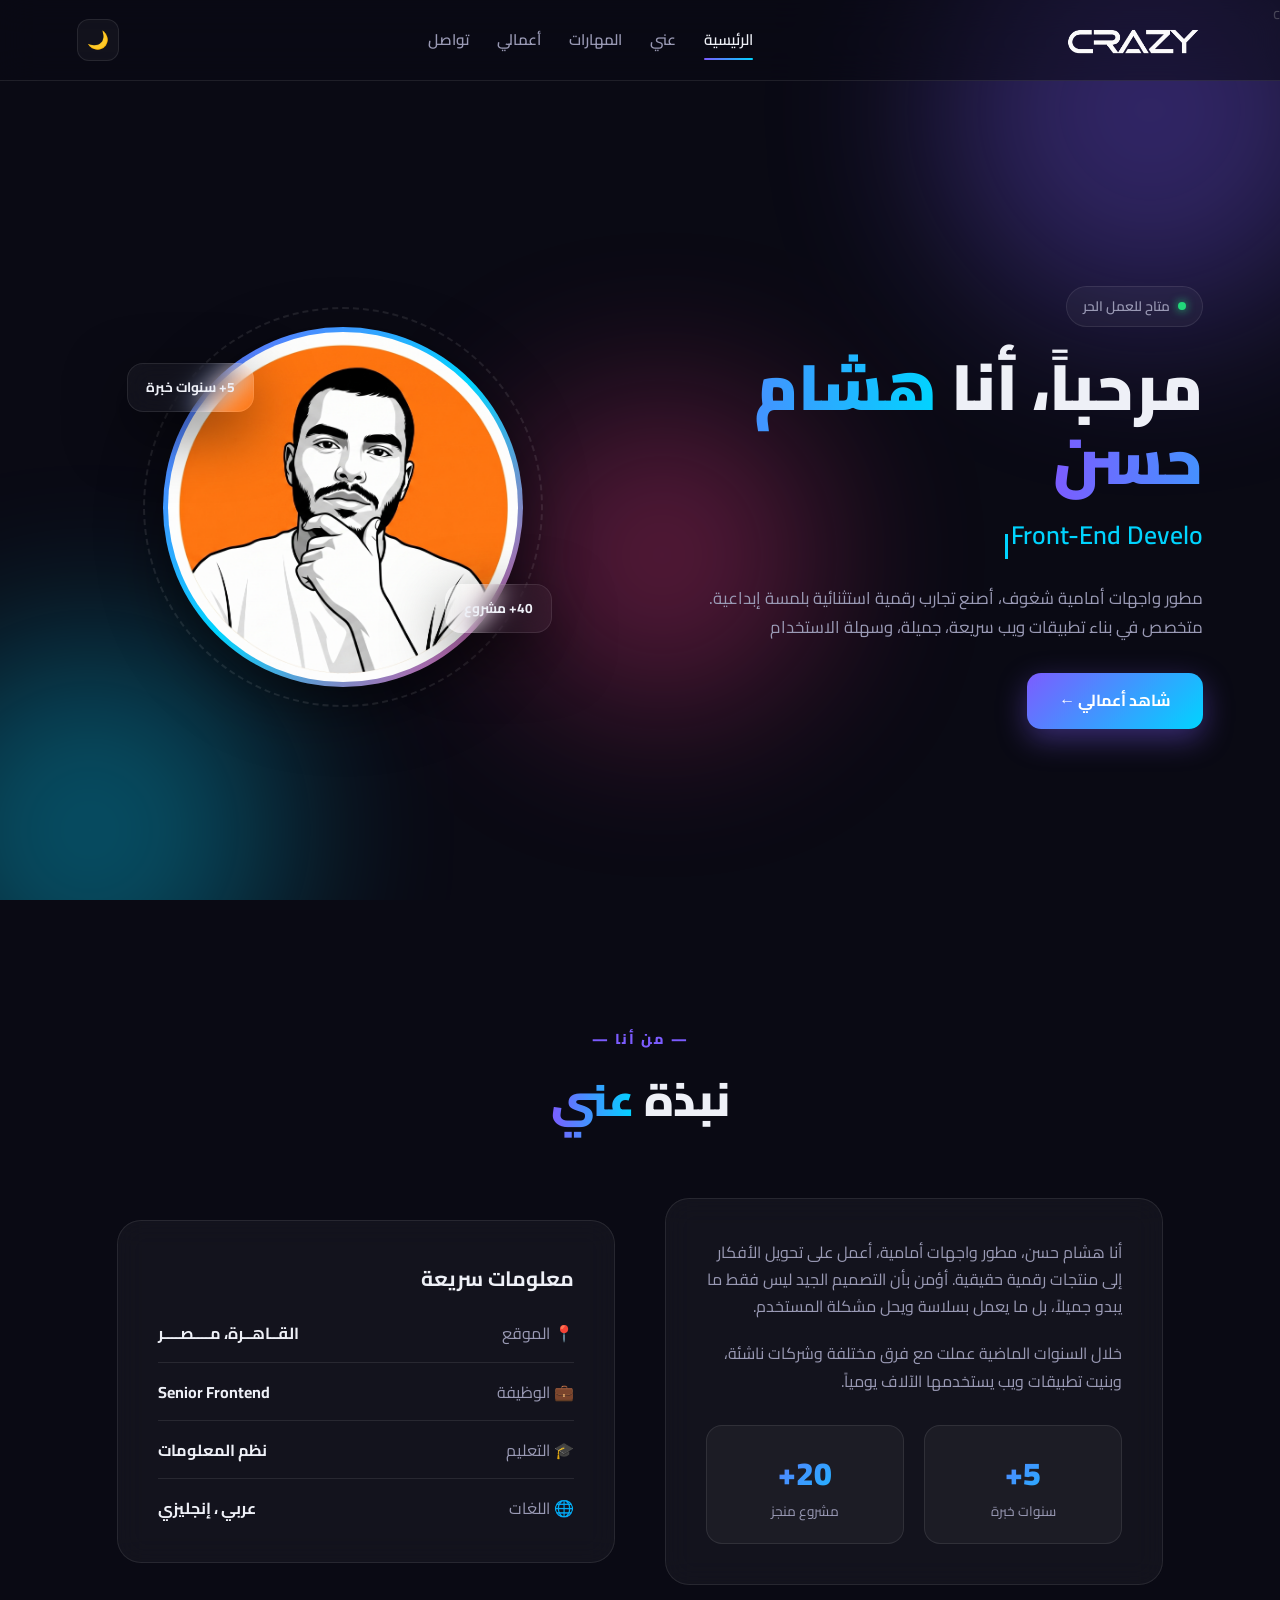
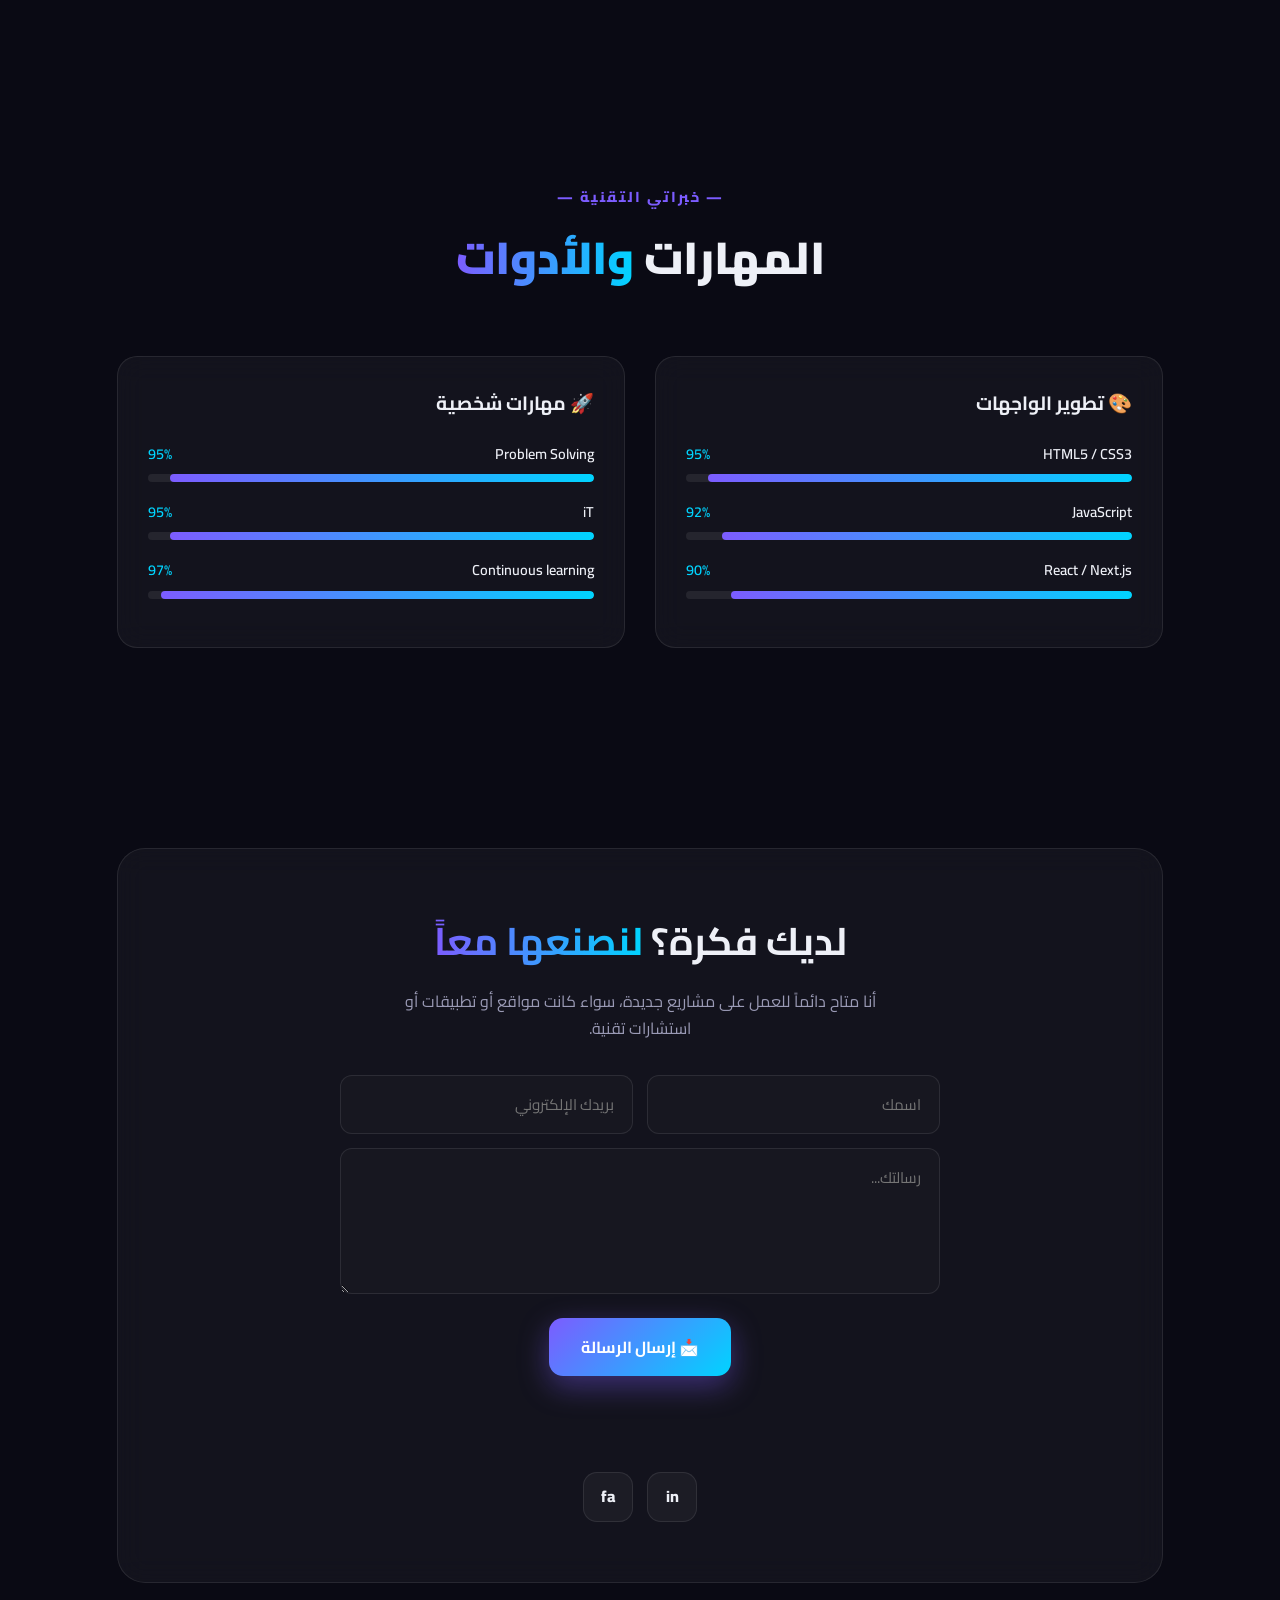
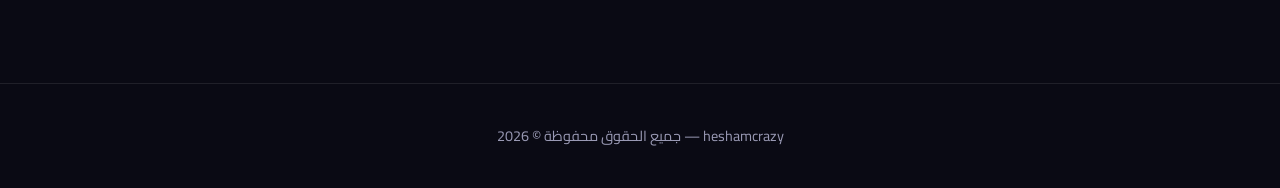
==== index.html @ d85f179c "Add files via upload" ====
c
<!DOCTYPE html>
<html lang="ar" dir="rtl">

<head>
  <meta charset="UTF-8">
  <meta name="viewport" content="width=device-width, initial-scale=1.0">
  <title>هشام حسن | مطور واجهات</title>

  <link rel="preconnect" href="https://fonts.googleapis.com">
  <link href="https://fonts.googleapis.com/css2?family=Cairo:wght@300;400;600;700;900&display=swap" rel="stylesheet">

  <link rel="stylesheet" href="style.css">
  <!-- وسوم الأوپن جراف لعرض اللينك بشكل احترافي -->
  <meta property="og:type" content="website">
  <meta property="og:title" content="HesHam HassaN  |  Web Developer">
  <meta property="og:description"
    content="مرحباً، أنا هشام حسن،أصنع تجارب رقمية استثنائية بلمسة إبداعية، تعرف على مهاراتي ومشاريعي.">
  <meta property="og:url" content="https://heshamcrazy1910.github.io/">
  <meta property="og:image" content="https://heshamcrazy1910.github.io/heshamcrazy/images/preview.jpg">

  <!-- نفس الإعدادات عشان تظهر صح على تويتر (X) -->
  <meta name="twitter:card" content="summary_large_image">
  <meta name="twitter:title" content="هشام حسن | مطور واجهات أمامية">
  <meta name="twitter:description" content="مرحباً، أنا هشام حسن. أصنع تجارب رقمية استثنائية بلمسة إبداعية.">
  <meta name="twitter:image" content="https://heshamcrazy1910.github.io/heshamcrazy/images/preview.jpg">
</head>

<body>

  <!-- شريط تقدم القراءة (JS) -->
  <div class="scroll-progress" id="scrollProgress"></div>

  <div class="bg-orbs">
    <div class="orb orb1"></div>
    <div class="orb orb2"></div>
    <div class="orb orb3"></div>
  </div>

  <nav>
    <a href="#home" class="logo">
      <img src="images/logo-white.png.png" alt="Logo" class="logo-light">
      <img src="images/logo-black.png.png" alt="Logo" class="logo-dark">
    </a>


    <ul class="nav-links" id="navLinks">
      <li><a href="#home" class="active">الرئيسية</a></li>
      <li><a href="#about">عني</a></li>
      <li><a href="#skills">المهارات</a></li>
      <li><a href="projects.html">أعمالي</a></li>
      <!--
      <li><a href="#experience">الخبرات</a></li>
      
-->
      <li><a href="#contact">تواصل</a></li>
    </ul>
    <div class="nav-actions">
      <button class="icon-btn" id="themeBtn" title="تبديل المظهر">🌙</button>
      <button class="icon-btn burger" id="burger">☰</button>
    </div>
  </nav>

  <section class="hero" id="home">
    <div class="hero-text">
      <div class="badge"><span class="dot"></span> متاح للعمل الحر</div>
      <h1>مرحباً، أنا <span class="grad">هشام حسن</span></h1>
      <div class="typing"><span id="typed"></span><span class="cursor"></span></div>
      <p class="hero-desc">
        مطور واجهات أمامية شغوف، أصنع تجارب رقمية استثنائية بلمسة إبداعية.
        متخصص في بناء تطبيقات ويب سريعة، جميلة، وسهلة الاستخدام
      </p>
      <div class="btns">
        <a href="projects.html" class="btn btn-primary">شاهد أعمالي ←</a>
      </div>
    </div>
    <div class="hero-visual">
      <div class="avatar-wrap">
        <div class="avatar-ring"></div>
        <div class="avatar">
          <div class="avatar-inner">
            <img src="images/me.jpeg" alt="هشام حسن">
          </div>
        </div>
        <div class="float-card fc1"> 5+ سنوات خبرة</div>
        <div class="float-card fc2"> 40+ مشروع</div>
      </div>
    </div>
  </section>

  <section id="about">
    <div class="sec-head reveal">
      <div class="sec-tag">— من أنا —</div>
      <h2 class="sec-title">نبذة <span>عني</span></h2>
    </div>
    <div class="about">
      <div class="about-card reveal">
        <p>أنا هشام حسن، مطور واجهات أمامية، أعمل على تحويل الأفكار إلى منتجات رقمية حقيقية. أؤمن بأن التصميم الجيد ليس
          فقط ما يبدو جميلاً، بل ما يعمل بسلاسة ويحل مشكلة المستخدم.</p>
        <p>خلال السنوات الماضية عملت مع فرق مختلفة وشركات ناشئة، وبنيت تطبيقات ويب يستخدمها الآلاف يومياً.</p>
        <div class="stats">
          <div class="stat">
            <h3 data-count="5" data-suffix="+">0</h3>
            <p>سنوات خبرة</p>
          </div>
          <div class="stat">
            <h3 data-count="40" data-suffix="+">0</h3>
            <p>مشروع منجز</p>
          </div>

          <!--
          <div class="stat"><h3 data-count="25" data-suffix="+">0</h3><p>عميل سعيد</p></div>
          <div class="stat"><h3 data-count="12">0</h3><p>جائزة وتقدير</p></div>
-->

        </div>
      </div>
      <div class="about-card reveal">
        <h3 style="margin-bottom:24px;font-size:1.3rem">معلومات سريعة</h3>
        <div class="info-list">
          <div class="info-row"><span>📍 الموقع</span><strong>القــاهــرة، مــــصــــر</strong></div>
          <div class="info-row"><span>💼 الوظيفة</span><strong>Senior Frontend</strong></div>
          <div class="info-row"><span>🎓 التعليم</span><strong> نظم المعلومات </strong></div>
          <div class="info-row"><span>🌐 اللغات</span><strong>عربي ، إنجليزي</strong></div>
        </div>
      </div>
    </div>
  </section>

  <section id="skills">
    <div class="sec-head reveal">
      <div class="sec-tag">— خبراتي التقنية —</div>
      <h2 class="sec-title">المهارات <span>والأدوات</span></h2>
    </div>
    <div class="skills-grid">
      <div class="skill-card reveal">
        <h3>🎨 تطوير الواجهات</h3>
        <div class="skill-item">
          <div class="skill-top"><span>HTML5 / CSS3</span><span class="pct">95%</span></div>
          <div class="bar"><span data-w="95"></span></div>
        </div>
        <div class="skill-item">
          <div class="skill-top"><span>JavaScript</span><span class="pct">92%</span></div>
          <div class="bar"><span data-w="92"></span></div>
        </div>
        <div class="skill-item">
          <div class="skill-top"><span>React / Next.js</span><span class="pct">90%</span></div>
          <div class="bar"><span data-w="90"></span></div>
        </div>
      </div>
      <div class="skill-card reveal">
        <h3>🚀 مهارات شخصية</h3>
        <div class="skill-item">
          <div class="skill-top"><span>Problem Solving</span><span class="pct">95%</span></div>
          <div class="bar"><span data-w="95"></span></div>
        </div>
        <div class="skill-item">
          <div class="skill-top"><span>iT</span><span class="pct">95%</span></div>
          <div class="bar"><span data-w="95"></span></div>
        </div>
        <div class="skill-item">
          <div class="skill-top"><span>Continuous learning</span><span class="pct">97%</span></div>
          <div class="bar"><span data-w="97"></span></div>
        </div>
      </div>
    </div>
  </section>
  <!--
  <section id="experience">
    <div class="sec-head reveal">
      <div class="sec-tag">— مسيرتي المهنية —</div>
      <h2 class="sec-title">الخبرات <span>العملية</span></h2>
    </div>
    <div class="timeline">
      <div class="tl-item reveal"><div class="tl-content"><div class="tl-date">2022 — الآن</div><h3>مطور واجهات أول</h3><div class="tl-company">TechVision · الرياض</div><p>أقود فريق تطوير الواجهة الأمامية، وأشرف على منصة SaaS يستخدمها 50 ألف مستخدم شهرياً.</p></div></div>
      <div class="tl-item reveal"><div class="tl-content"><div class="tl-date">2020 — 2022</div><h3>مطور واجهات</h3><div class="tl-company">Startup Hub · دبي</div><p>طوّرت أكثر من 15 تطبيق ويب لعملاء في التجارة الإلكترونية والتعليم.</p></div></div>
      <div class="tl-item reveal"><div class="tl-content"><div class="tl-date">2019 — 2020</div><h3>مطور جنيور</h3><div class="tl-company">Digital Agency · القاهرة</div><p>بدأت رحلتي في عالم تطوير الويب، وبنيت أولى مشاريعي كفريلانسر.</p></div></div>
    </div>
  </section>

  <section id="projects">
    <div class="sec-head reveal">
      <div class="sec-tag">— أعمالي —</div>
      <h2 class="sec-title">المشاريع <span>المميزة</span></h2>
    </div>
  -->


  <!-- فلتر المشاريع (JS) -->
  <!--
    <div class="filter-btns reveal">
      <button class="filter-btn active" data-filter="all">الكل</button>
      <button class="filter-btn" data-filter="frontend">واجهات</button>
      <button class="filter-btn" data-filter="fullstack">Fullstack</button>
    </div>

    <div class="projects-grid" id="projectsGrid">
      <div class="project reveal" data-category="fullstack">
        <div class="project-img">🛒</div>
        <div class="project-body">
          <h3>متجر إلكتروني حديث</h3>
          <p>منصة تجارة إلكترونية كاملة مع سلة مشتريات ولوحة تحكم.</p>
          <div class="tags"><span class="tag">Next.js</span><span class="tag">Stripe</span><span class="tag">Tailwind</span></div>
          <a href="#" class="project-link">عرض المشروع ←</a>
        </div>
      </div>
      <div class="project reveal" data-category="frontend">
        <div class="project-img project-img-2">📊</div>
        <div class="project-body">
          <h3>لوحة تحليلات ذكية</h3>
          <p>لوحة تحكم تفاعلية لعرض بيانات الأعمال ورسوم بيانية حية.</p>
          <div class="tags"><span class="tag">React</span><span class="tag">D3.js</span><span class="tag">TS</span></div>
          <a href="#" class="project-link">عرض المشروع ←</a>
        </div>
      </div>
      <div class="project reveal" data-category="fullstack">
        <div class="project-img project-img-3">💬</div>
        <div class="project-body">
          <h3>تطبيق دردشة فوري</h3>
          <p>تطبيق محادثة يدعم الغرف الخاصة مع إشعارات لحظية.</p>
          <div class="tags"><span class="tag">Socket.io</span><span class="tag">Node</span><span class="tag">MongoDB</span></div>
          <a href="#" class="project-link">عرض المشروع ←</a>
        </div>
      </div>
    </div>
  </section>

 -->

  <section id="contact">
    <div class="contact-wrap reveal">
      <h2>لديك فكرة؟ <span class="grad">لنصنعها معاً</span></h2>
      <p>أنا متاح دائماً للعمل على مشاريع جديدة، سواء كانت مواقع أو تطبيقات أو استشارات تقنية.</p>

      <!-- نموذج تواصل (JS) -->
      <form class="contact-form" id="contactForm" novalidate>

        <!-- ⬇️ هنا مكان مفتاح الـ API بتاعك ⬇️ -->
        <input type="hidden" name="access_key" value="02c94549-93a8-4cb1-8412-96073281eed4">
        <input type="hidden" name="subject" value="رسالة جديدة من موقع هشام حسن">
        <!-- ⬆️ متنساش تغير المفتاح ⬆️ -->

        <div class="form-row">
          <input type="text" name="name" placeholder="اسمك" required>
          <input type="email" name="email" placeholder="بريدك الإلكتروني" required>
        </div>

        <textarea name="message" placeholder="رسالتك..." rows="4" required></textarea>

        <button type="submit" class="btn btn-primary">📩 إرسال الرسالة</button>

        <p class="form-msg" id="formMsg"></p>
      </form>

      <div class="socials">
        <a href="#" class="social">in</a>
        <a href="#" class="social">fa</a>
      </div>
    </div>
  </section>

  <footer>heshamcrazy — جميع الحقوق محفوظة © 2026</footer>

  <!-- زر العودة للأعلى (JS) -->
  <button class="back-to-top" id="backToTop" aria-label="أعلى الصفحة">↑</button>

  <script src="script.js"></script>
</body>

</html>
---- style.css ----
/* ========== المتغيرات ========== */
:root{
  --bg:#0a0a14;--bg-2:#0f0f1e;
  --card:rgba(255,255,255,.04);--border:rgba(255,255,255,.09);
  --text:#eef0f7;--muted:#9a9ab5;
  --primary:#7c5cff;--secondary:#00d4ff;--accent:#ff3d8b;
  --shadow:0 20px 60px rgba(0,0,0,.5);
}
[data-theme="light"]{
  --bg:#f4f6fb;--bg-2:#fff;
  --card:rgba(255,255,255,.75);--border:rgba(0,0,0,.08);
  --text:#12121c;--muted:#5a5a72;
  --shadow:0 20px 60px rgba(80,80,150,.12);
}

*{margin:0;padding:0;box-sizing:border-box}
html {
  scroll-behavior: smooth;
  overflow-x: hidden; /* السطر الجديد ده */
}
body {
  font-family: 'Cairo', 'Segoe UI', Tahoma, Arial, sans-serif;
  background: var(--bg);
  color: var(--text);
  overflow-x: hidden;
  transition: .4s;
  line-height: 1.7;
  width: 100%; /* السطر الجديد ده */
}

/* ========== صفحة الأعمال المستقلة ========== */
#projects {
  padding-bottom: 100px;
}

/* تنسيق زرار الرجوع للرئيسية لو حبيت تضيفه */
.back-home-btn {
  display: inline-flex;
  align-items: center;
  gap: 8px;
  color: var(--muted);
  text-decoration: none;
  font-weight: 600;
  margin-bottom: 20px;
  transition: .3s;
}
.back-home-btn:hover {
  color: var(--primary);
  transform: translateX(5px);
}


/* ========== Scroll Progress ========== */
.scroll-progress{
  position:fixed;top:0;right:0;height:3px;
  background:linear-gradient(90deg,var(--primary),var(--secondary));
  z-index:200;width:0%;transition:width .1s;
}

/* ========== خلفية متحركة ========== */
.bg-orbs{position:fixed;inset:0;z-index:-1;overflow:hidden;pointer-events:none}
.orb{position:absolute;border-radius:50%;filter:blur(90px);opacity:.35;animation:float 18s ease-in-out infinite}
.orb1{width:420px;height:420px;background:var(--primary);top:-100px;right:-80px}
.orb2{width:380px;height:380px;background:var(--secondary);bottom:-120px;left:-100px;animation-delay:-6s}
.orb3{width:300px;height:300px;background:var(--accent);top:45%;left:40%;animation-delay:-12s}
@keyframes float{0%,100%{transform:translate(0,0) scale(1)}33%{transform:translate(60px,-40px) scale(1.1)}66%{transform:translate(-50px,50px) scale(.95)}}

/* ========== Nav ========== */
nav{
  position:fixed;top:0;left:0;right:0;z-index:100;
  padding:16px 6%;display:flex;align-items:center;justify-content:space-between;
  backdrop-filter:blur(18px);background:rgba(10,10,20,.55);
  border-bottom:1px solid var(--border);transition:.3s;
}
[data-theme="light"] nav{background:rgba(255,255,255,.65)}
/* ========== اللوجو ========== */
.logo {
  display: flex;
  align-items: center;
  text-decoration: none;
}

.logo img {
  height: 48px;
  width: auto;
  object-fit: contain;
}

/* الوضع الداكن (الافتراضي): نظهر الأبيض ونخفي الأسود */
.logo-dark {
  display: none !important;
}
.logo-light {
  display: block !important;
}

/* الوضع الفاتح: نظهر الأسود ونخفي الأبيض */
[data-theme="light"] .logo-dark {
  display: block !important;
}
[data-theme="light"] .logo-light {
  display: none !important;
}
.nav-links{display:flex;gap:28px;list-style:none}
.nav-links a{color:var(--muted);text-decoration:none;font-weight:600;font-size:.95rem;position:relative;transition:.3s}
.nav-links a::after{content:'';position:absolute;bottom:-6px;right:0;width:0;height:2px;background:linear-gradient(90deg,var(--primary),var(--secondary));transition:.3s;border-radius:2px}
.nav-links a:hover,.nav-links a.active{color:var(--text)}
.nav-links a:hover::after,.nav-links a.active::after{width:100%}
.nav-actions{display:flex;gap:12px;align-items:center}
.icon-btn{width:42px;height:42px;border-radius:12px;border:1px solid var(--border);background:var(--card);color:var(--text);cursor:pointer;display:grid;place-items:center;font-size:1.1rem;transition:.3s}
.icon-btn:hover{transform:translateY(-2px);border-color:var(--primary)}
.burger{display:none}

/* ========== Hero ========== */
.hero{min-height:100vh;display:flex;align-items:center;padding:120px 6% 60px;gap:60px;max-width:1300px;margin:0 auto}
.hero-text{flex:1}
.badge{display:inline-flex;align-items:center;gap:8px;padding:8px 16px;border-radius:100px;background:var(--card);border:1px solid var(--border);font-size:.85rem;font-weight:600;color:var(--muted);margin-bottom:24px}
.badge .dot{width:8px;height:8px;border-radius:50%;background:#22d97a;box-shadow:0 0 10px #22d97a;animation:pulse 2s infinite}
@keyframes pulse{50%{opacity:.4}}
h1{font-size:clamp(2.2rem,5vw,4rem);font-weight:900;line-height:1.15;margin-bottom:16px}
.grad{background:linear-gradient(90deg,var(--primary),var(--secondary),var(--accent));background-size:200% auto;-webkit-background-clip:text;background-clip:text;color:transparent;animation:shine 6s linear infinite}
@keyframes shine{to{background-position:200% center}}
.typing{font-size:clamp(1.1rem,2.5vw,1.6rem);font-weight:600;color:var(--muted);min-height:1.8em;margin-bottom:24px}
.typing span{color:var(--secondary)}
.cursor{display:inline-block;width:3px;height:1em;background:var(--secondary);margin-right:3px;animation:blink .8s steps(2) infinite;vertical-align:text-bottom}
@keyframes blink{50%{opacity:0}}
.hero-desc{color:var(--muted);max-width:520px;margin-bottom:32px;font-size:1.05rem}
.btns{display:flex;gap:16px;flex-wrap:wrap}
.btn{padding:14px 32px;border-radius:14px;font-family:inherit;font-weight:700;font-size:1rem;cursor:pointer;border:none;text-decoration:none;display:inline-flex;align-items:center;gap:10px;transition:.3s}
.btn-primary{background:linear-gradient(135deg,var(--primary),var(--secondary));color:#fff;box-shadow:0 10px 30px rgba(124,92,255,.4)}
.btn-primary:hover{transform:translateY(-3px);box-shadow:0 15px 40px rgba(124,92,255,.55)}
.btn-ghost{background:var(--card);color:var(--text);border:1px solid var(--border)}
.btn-ghost:hover{border-color:var(--primary);transform:translateY(-3px)}

/* ========== Avatar ========== */
.hero-visual{flex:1;display:flex;justify-content:center;position:relative}
.avatar-wrap{position:relative;width:min(360px,80vw);aspect-ratio:1}
.avatar-ring{position:absolute;inset:-20px;border-radius:50%;border:2px dashed var(--border);animation:spin 30s linear infinite}
@keyframes spin{to{transform:rotate(360deg)}}
.avatar{width:100%;height:100%;border-radius:50%;background:linear-gradient(135deg,var(--primary),var(--secondary),var(--accent));padding:5px;box-shadow:var(--shadow);animation:floatY 5s ease-in-out infinite}
@keyframes floatY{50%{transform:translateY(-18px)}}
.avatar-inner{width:100%;height:100%;border-radius:50%;background:var(--bg-2);display:grid;place-items:center;font-size:clamp(4rem,12vw,7rem);font-weight:900;background-image:linear-gradient(135deg,var(--primary),var(--secondary));-webkit-background-clip:text;background-clip:text;color:transparent}
/* تنسيق صورة البروفايل */
.avatar-inner img {
  width: 100%;
  height: 100%;
  object-fit: cover; /* السطر ده هو اللي بيمنع تشوه الصورة ويخليها تملأ الدايرة */
  border-radius: 50%;
  display: block;
}
.float-card{position:absolute;background:var(--card);backdrop-filter:blur(14px);border:1px solid var(--border);border-radius:16px;padding:12px 18px;font-size:.85rem;font-weight:700;box-shadow:var(--shadow);animation:floatY 4s ease-in-out infinite}
.fc1{top:10%;left:-10%;animation-delay:-1s}
.fc2{bottom:15%;right:-8%;animation-delay:-2.5s}

/* ========== عام ========== */
section{padding:100px 6%;max-width:1200px;margin:0 auto}
.sec-head{text-align:center;margin-bottom:60px}
.sec-tag{color:var(--primary);font-weight:800;font-size:.9rem;letter-spacing:2px;margin-bottom:10px}
.sec-title{font-size:clamp(1.8rem,4vw,2.8rem);font-weight:900}
.sec-title span{background:linear-gradient(90deg,var(--primary),var(--secondary));-webkit-background-clip:text;background-clip:text;color:transparent}

/* ========== Reveal — مُصلح ========== */
/* العناصر مخفية فقط لو JS اشتغل */
.js-ready .reveal{opacity:0;transform:translateY(40px);transition:opacity .8s,transform .8s}
.js-ready .reveal.show{opacity:1;transform:translateY(0)}

/* ========== About ========== */
.about{display:grid;grid-template-columns:1fr 1fr;gap:50px;align-items:center}
.about-card{background:var(--card);backdrop-filter:blur(14px);border:1px solid var(--border);border-radius:24px;padding:40px}
.about-card p{color:var(--muted);margin-bottom:20px}
.stats{display:grid;grid-template-columns:repeat(2,1fr);gap:20px;margin-top:30px}
.stat{text-align:center;padding:20px;background:var(--card);border:1px solid var(--border);border-radius:16px}
.stat h3{font-size:2rem;font-weight:900;background:linear-gradient(135deg,var(--primary),var(--secondary));-webkit-background-clip:text;background-clip:text;color:transparent}
.stat p{font-size:.85rem;color:var(--muted);margin:0}
.info-list{display:grid;gap:16px}
.info-row{display:flex;justify-content:space-between;padding-bottom:14px;border-bottom:1px solid var(--border)}
.info-row:last-child{border:none;padding-bottom:0}
.info-row span{color:var(--muted)}

/* ========== Skills ========== */
.skills-grid{display:grid;grid-template-columns:repeat(auto-fit,minmax(300px,1fr));gap:30px}
.skill-card{background:var(--card);backdrop-filter:blur(14px);border:1px solid var(--border);border-radius:20px;padding:30px;transition:.4s}
.skill-card:hover{transform:translateY(-6px);border-color:var(--primary)}
.skill-card h3{margin-bottom:22px;font-size:1.2rem}
.skill-item{margin-bottom:18px}
.skill-top{display:flex;justify-content:space-between;font-size:.9rem;font-weight:600;margin-bottom:8px}
.skill-top .pct{color:var(--secondary)}
.bar{height:8px;background:rgba(255,255,255,.08);border-radius:100px;overflow:hidden}
[data-theme="light"] .bar{background:rgba(0,0,0,.08)}
.bar span{display:block;height:100%;width:0;border-radius:100px;background:linear-gradient(90deg,var(--primary),var(--secondary));transition:width 1.5s cubic-bezier(.2,.8,.2,1)}

/* ========== Timeline ========== */
.timeline{position:relative;max-width:800px;margin:0 auto;padding-right:30px}
.timeline::before{content:'';position:absolute;right:0;top:0;bottom:0;width:2px;background:linear-gradient(180deg,var(--primary),var(--secondary),transparent)}
.tl-item{position:relative;margin-bottom:40px;padding-right:40px}
.tl-item::before{content:'';position:absolute;right:-7px;top:6px;width:16px;height:16px;border-radius:50%;background:var(--bg);border:3px solid var(--primary);box-shadow:0 0 0 4px rgba(124,92,255,.2)}
.tl-content{background:var(--card);backdrop-filter:blur(14px);border:1px solid var(--border);border-radius:18px;padding:24px 28px;transition:.3s}
.tl-content:hover{transform:translateX(-6px);border-color:var(--primary)}
.tl-date{font-size:.85rem;font-weight:700;color:var(--secondary);margin-bottom:6px}
.tl-content h3{font-size:1.15rem;margin-bottom:4px}
.tl-company{color:var(--muted);font-size:.9rem;font-weight:600;margin-bottom:10px}
.tl-content p{color:var(--muted);font-size:.95rem}

/* ========== Filter ========== */
.filter-btns{display:flex;gap:12px;justify-content:center;margin-bottom:40px;flex-wrap:wrap}
.filter-btn{padding:10px 24px;border-radius:100px;border:1px solid var(--border);background:var(--card);color:var(--muted);font-family:inherit;font-weight:700;font-size:.9rem;cursor:pointer;transition:.3s}
.filter-btn:hover{border-color:var(--primary);color:var(--text)}
.filter-btn.active{background:linear-gradient(135deg,var(--primary),var(--secondary));color:#fff;border-color:transparent}

/* ========== Projects ========== */
.projects-grid{display:grid;grid-template-columns:repeat(auto-fit,minmax(300px,1fr));gap:30px}
.project{background:var(--card);backdrop-filter:blur(14px);border:1px solid var(--border);border-radius:22px;overflow:hidden;transition:.4s}
.project:hover{transform:translateY(-8px);border-color:var(--primary);box-shadow:var(--shadow)}
.project-img{height:180px;background:linear-gradient(135deg,var(--primary),var(--secondary));display:grid;place-items:center;font-size:3.5rem}
.project-img-2{background:linear-gradient(135deg,#ff3d8b,#7c5cff)}
.project-img-3{background:linear-gradient(135deg,#00d4ff,#22d97a)}
.project-body{padding:26px}
.project-body h3{margin-bottom:10px;font-size:1.2rem}
.project-body p{color:var(--muted);font-size:.92rem;margin-bottom:18px}
.tags{display:flex;flex-wrap:wrap;gap:8px;margin-bottom:18px}
.tag{font-size:.75rem;padding:5px 12px;border-radius:100px;background:rgba(124,92,255,.15);color:var(--primary);font-weight:700;border:1px solid rgba(124,92,255,.3)}
.project-link{color:var(--secondary);font-weight:700;font-size:.9rem;text-decoration:none}
@keyframes fadeIn{from{opacity:0;transform:translateY(20px)}to{opacity:1;transform:translateY(0)}}

/* ========== Contact Form ========== */
.contact-wrap{background:var(--card);backdrop-filter:blur(14px);border:1px solid var(--border);border-radius:28px;padding:60px 40px;text-align:center}
.contact-wrap h2{font-size:clamp(1.6rem,4vw,2.4rem);margin-bottom:14px}
.contact-wrap p{color:var(--muted);max-width:520px;margin:0 auto 32px}
.contact-form{max-width:600px;margin:0 auto;display:flex;flex-direction:column;gap:14px}
.form-row{display:grid;grid-template-columns:1fr 1fr;gap:14px}
.contact-form input,.contact-form textarea{
  padding:14px 18px;border-radius:12px;border:1px solid var(--border);
  background:rgba(255,255,255,.02);color:var(--text);font-family:inherit;
  font-size:.95rem;transition:.3s;resize:vertical;
}
[data-theme="light"] .contact-form input,[data-theme="light"] .contact-form textarea{background:#fff}
.contact-form input:focus,.contact-form textarea:focus{outline:none;border-color:var(--primary);box-shadow:0 0 0 3px rgba(124,92,255,.15)}
.contact-form input.error,.contact-form textarea.error{border-color:#ff3d5a}
.contact-form button{align-self:center;margin-top:10px}
.form-msg{font-size:.9rem;font-weight:700;min-height:1.4em}
.form-msg.success{color:#22d97a}
.form-msg.error{color:#ff3d5a}

/* ========== Socials ========== */
.socials{display:flex;gap:14px;justify-content:center;margin-top:30px;flex-wrap:wrap}
.social{width:50px;height:50px;border-radius:14px;background:var(--card);border:1px solid var(--border);display:grid;place-items:center;color:var(--text);text-decoration:none;font-weight:800;transition:.3s}
.social:hover{background:linear-gradient(135deg,var(--primary),var(--secondary));color:#fff;transform:translateY(-4px)}

footer{text-align:center;padding:40px 6%;color:var(--muted);font-size:.9rem;border-top:1px solid var(--border)}

/* ========== Back to Top ========== */
.back-to-top{
  position:fixed;bottom:30px;left:30px;width:50px;height:50px;border-radius:50%;
  background:linear-gradient(135deg,var(--primary),var(--secondary));color:#fff;
  border:none;cursor:pointer;font-size:1.5rem;display:grid;place-items:center;
  opacity:0;pointer-events:none;transition:.3s;
  box-shadow:0 10px 30px rgba(124,92,255,.4);z-index:99;
}
.back-to-top.show{opacity:1;pointer-events:auto}
.back-to-top:hover{transform:translateY(-4px)}

/* ========== Responsive ========== */
@media(max-width:900px){
  .hero{flex-direction:column-reverse;text-align:center;padding-top:110px;gap:40px}
  .hero-desc{margin-inline:auto}
  .btns{justify-content:center}
  .about{grid-template-columns:1fr}
  .form-row{grid-template-columns:1fr}
  .nav-links{
    position:fixed;top:74px;right:0;left:0;flex-direction:column;gap:0;padding:0;
    background:var(--bg-2);border-bottom:1px solid var(--border);
    max-height:0;overflow:hidden;transition:max-height .4s;
  }
  .nav-links.open{max-height:400px}
  .nav-links a{display:block;padding:16px 6%;width:100%}
  .burger{display:grid}
  .back-to-top{bottom:20px;left:20px;width:44px;height:44px}

  @media(max-width:900px) {
  /* ... الكود القديم بتاعك ... */

  /* تصليح الكروت الطايرة */
  .fc1 {
    left: -10px; /* بدل -10% */
    top: 5%;
  }
  .fc2 {
    right: -10px; /* بدل -8% */
    bottom: 5%;
  }

  /* تصغير المسافات في قسم التواصل عشان متطلعش برة الشاشة */
  .contact-wrap {
    padding: 40px 20px;
  }
}

@media(max-width:900px) {
  .logo img {
    height: 38px; /* حجم أصغر شوية في الموبايل */
  }
}


}
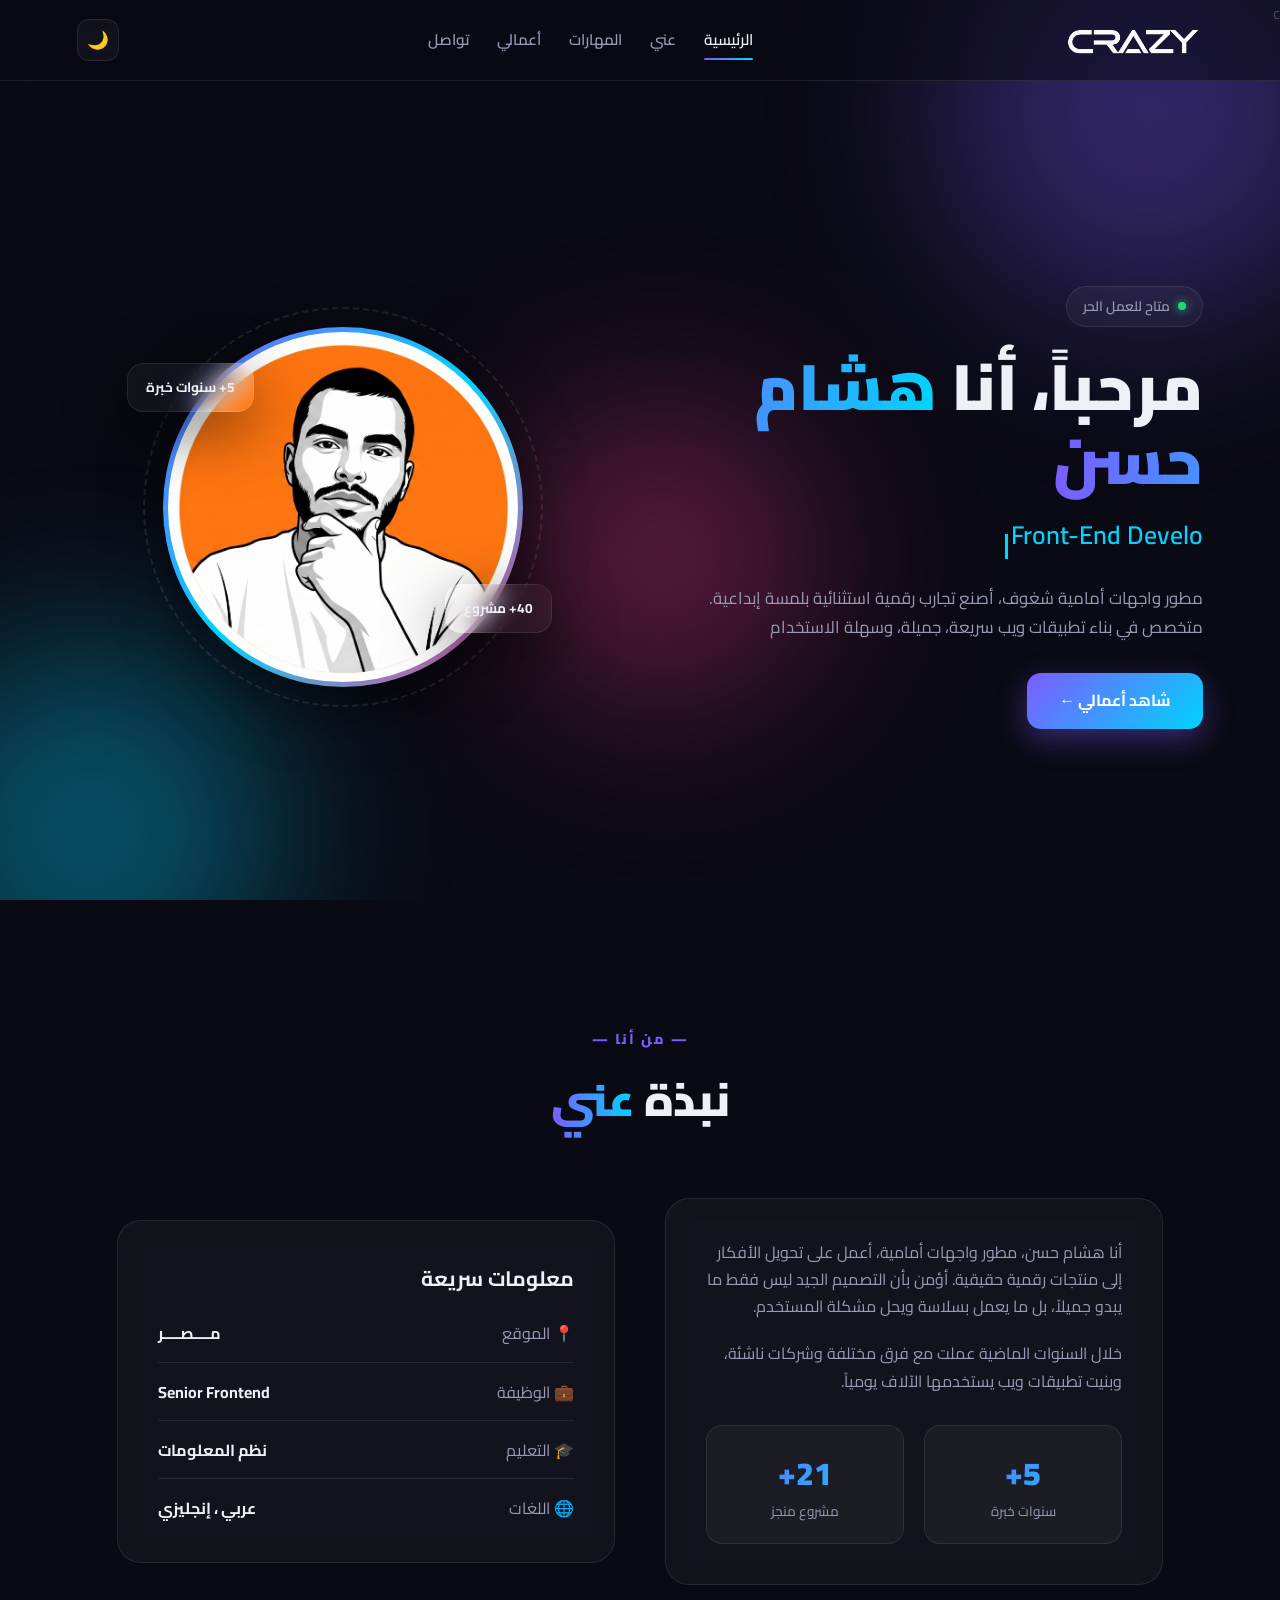
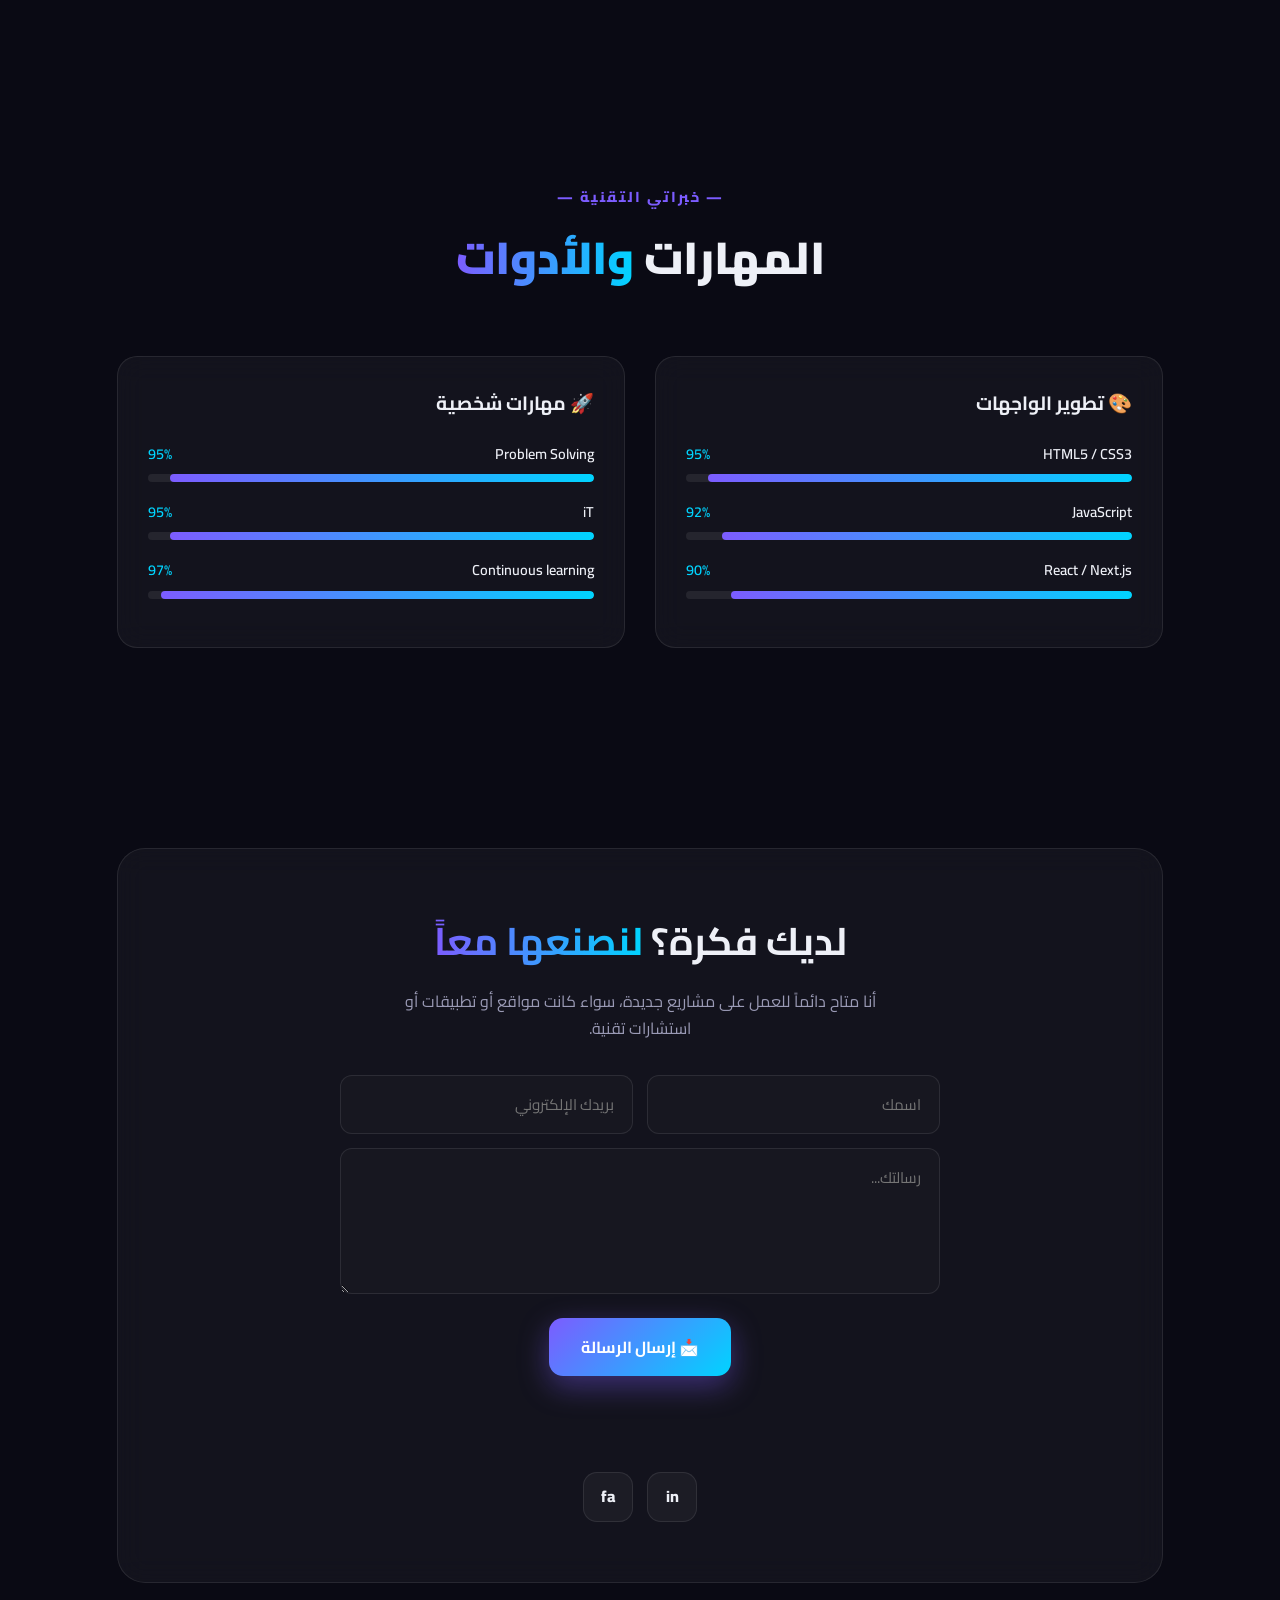
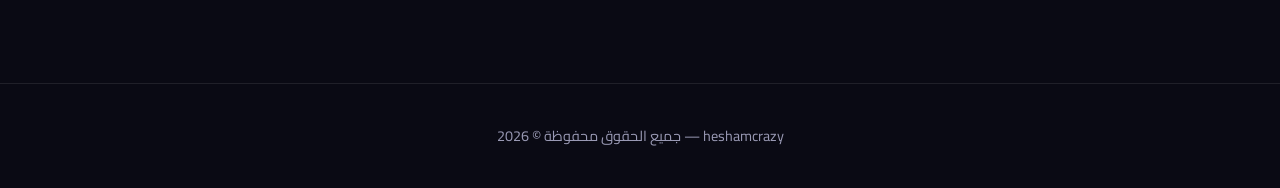
==== commit 40b15ffb: "Add files via upload" ====
--- a/index.html
+++ b/index.html
@@ -118,7 +118,7 @@
       <div class="about-card reveal">
         <h3 style="margin-bottom:24px;font-size:1.3rem">معلومات سريعة</h3>
         <div class="info-list">
-          <div class="info-row"><span>📍 الموقع</span><strong>القــاهــرة، مــــصــــر</strong></div>
+          <div class="info-row"><span>📍 الموقع</span><strong> مــــصــــر</strong></div>
           <div class="info-row"><span>💼 الوظيفة</span><strong>Senior Frontend</strong></div>
           <div class="info-row"><span>🎓 التعليم</span><strong> نظم المعلومات </strong></div>
           <div class="info-row"><span>🌐 اللغات</span><strong>عربي ، إنجليزي</strong></div>
@@ -253,8 +253,8 @@
       </form>
 
       <div class="socials">
-        <a href="#" class="social">in</a>
-        <a href="#" class="social">fa</a>
+        <a href="https://instagram.com/hesham.hassan19" class="social">in</a>
+        <a href="https://www.facebook.com/share/14s7tuikb33/" class="social">fa</a>
       </div>
     </div>
   </section>
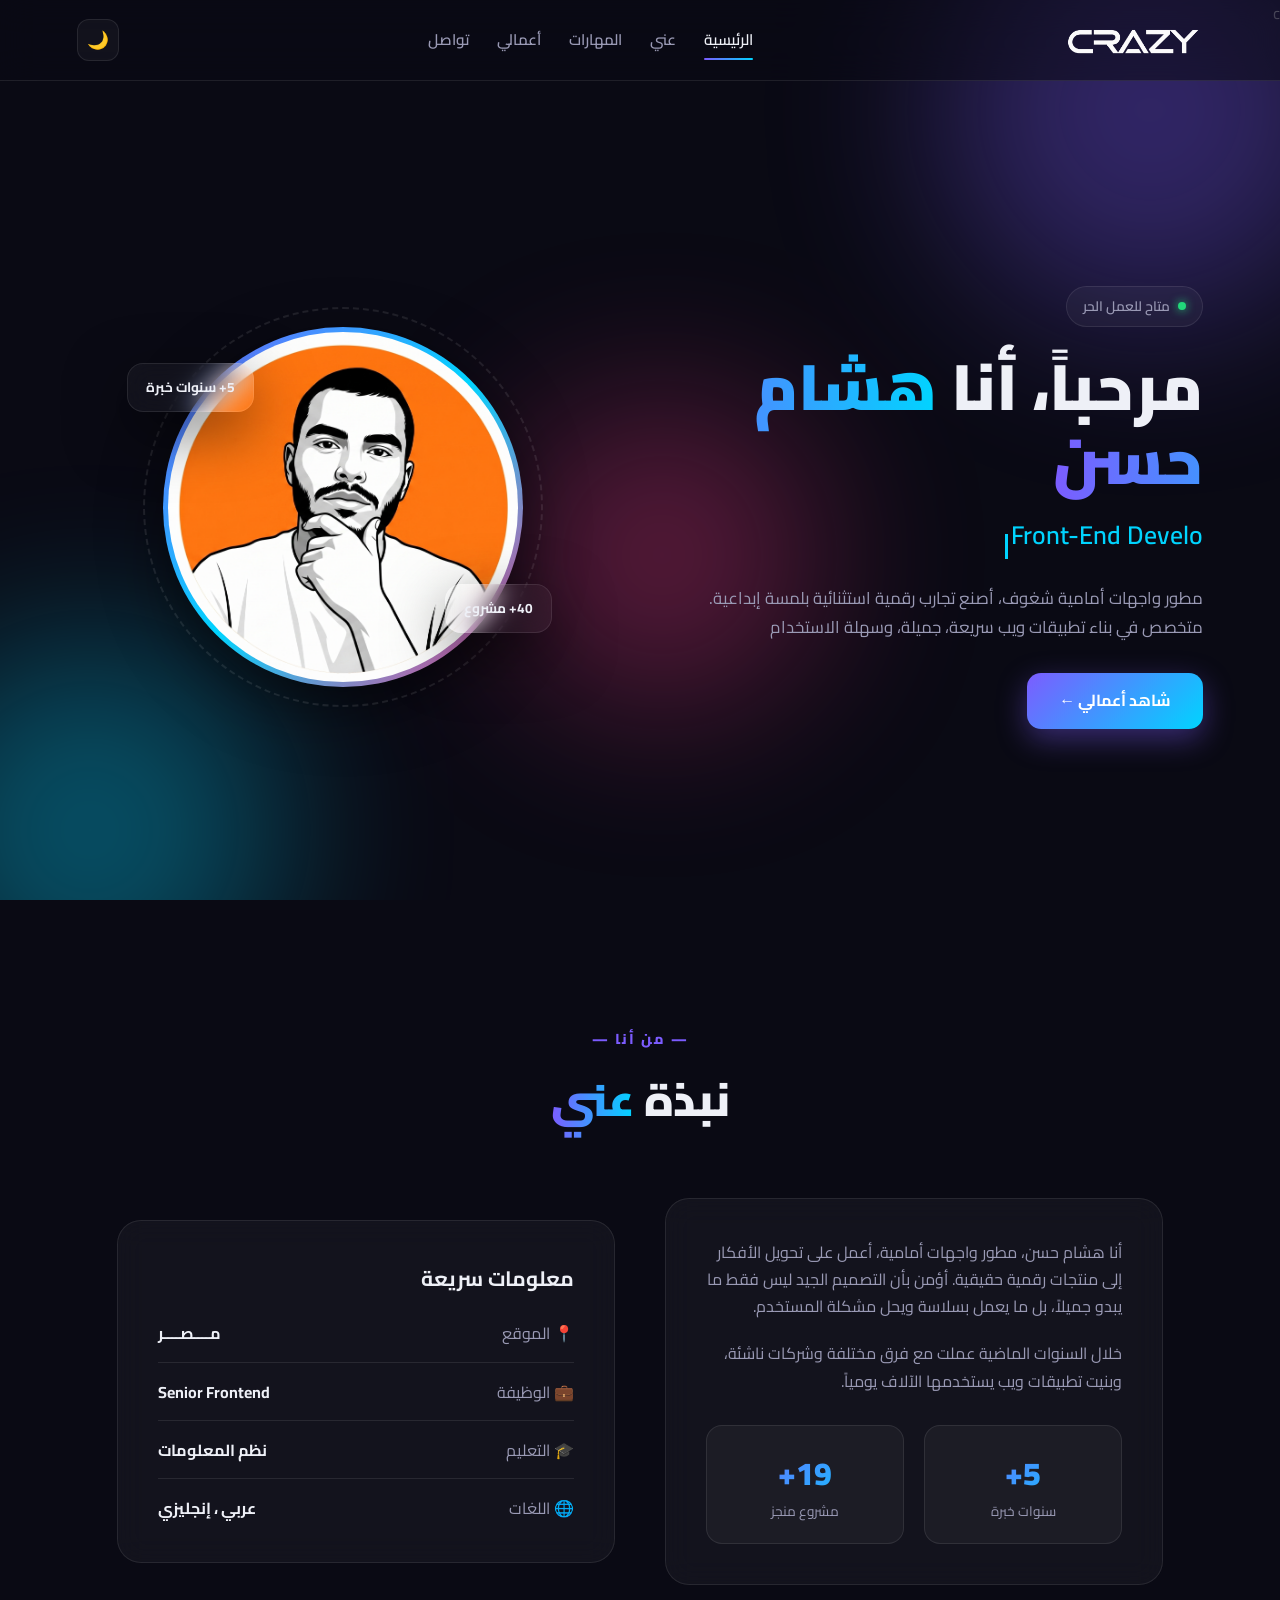
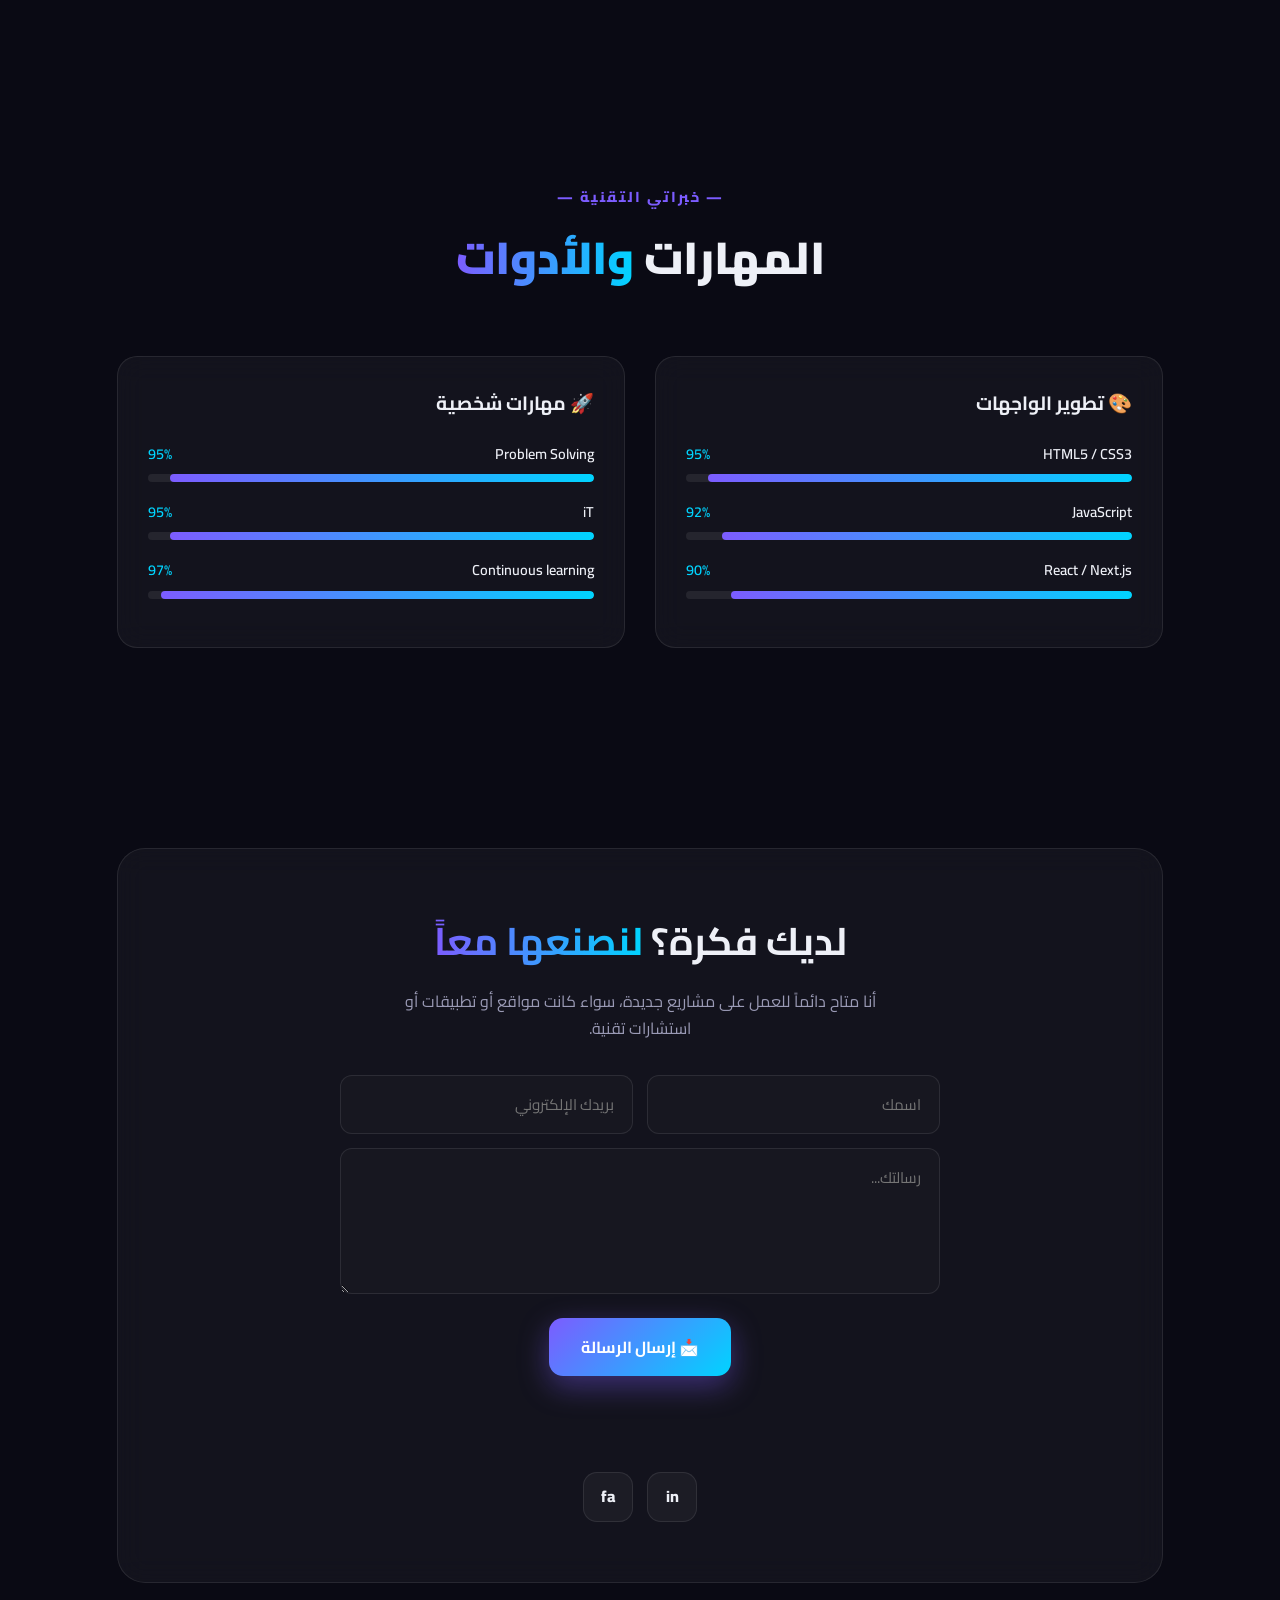
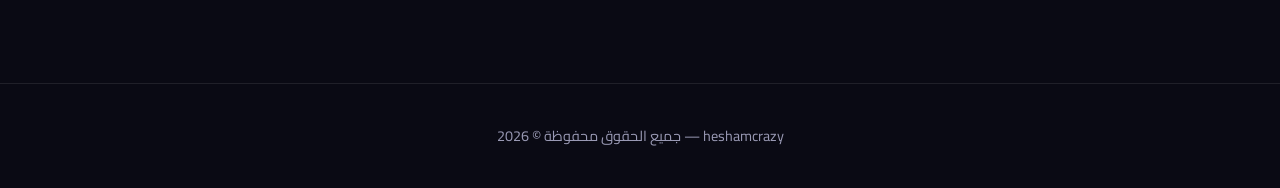
==== commit 672cd814: "Update index.html" ====
--- a/index.html
+++ b/index.html
@@ -17,13 +17,13 @@
   <meta property="og:description"
     content="مرحباً، أنا هشام حسن،أصنع تجارب رقمية استثنائية بلمسة إبداعية، تعرف على مهاراتي ومشاريعي.">
   <meta property="og:url" content="https://heshamcrazy1910.github.io/">
-  <meta property="og:image" content="https://heshamcrazy1910.github.io/heshamcrazy/images/preview.jpg">
+  <meta property="og:image" content="https://heshamcrazy1910.github.io/images/preview.jpg">
 
   <!-- نفس الإعدادات عشان تظهر صح على تويتر (X) -->
   <meta name="twitter:card" content="summary_large_image">
   <meta name="twitter:title" content="هشام حسن | مطور واجهات أمامية">
   <meta name="twitter:description" content="مرحباً، أنا هشام حسن. أصنع تجارب رقمية استثنائية بلمسة إبداعية.">
-  <meta name="twitter:image" content="https://heshamcrazy1910.github.io/heshamcrazy/images/preview.jpg">
+  <meta name="twitter:image" content="https://heshamcrazy1910.github.io/images/preview.jpg">
 </head>
 
 <body>
@@ -267,4 +267,4 @@
   <script src="script.js"></script>
 </body>
 
-</html>+</html>
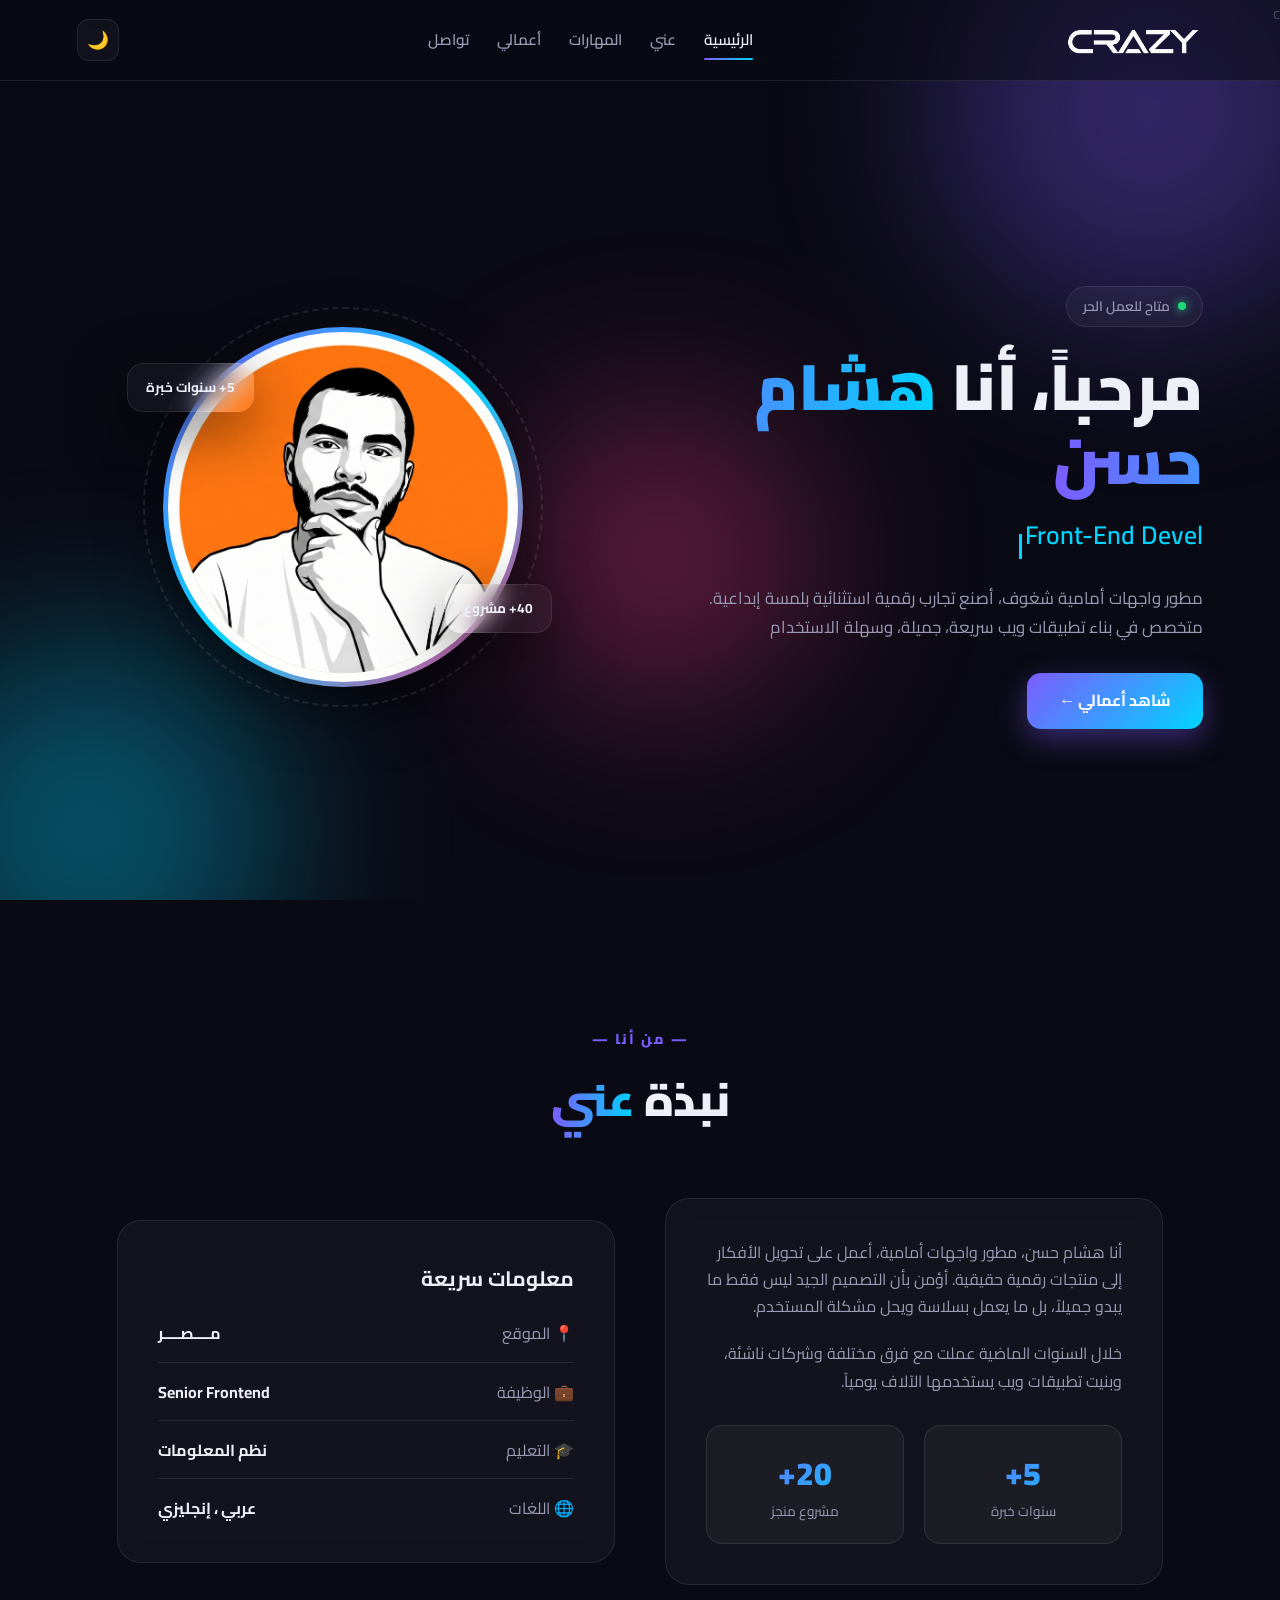
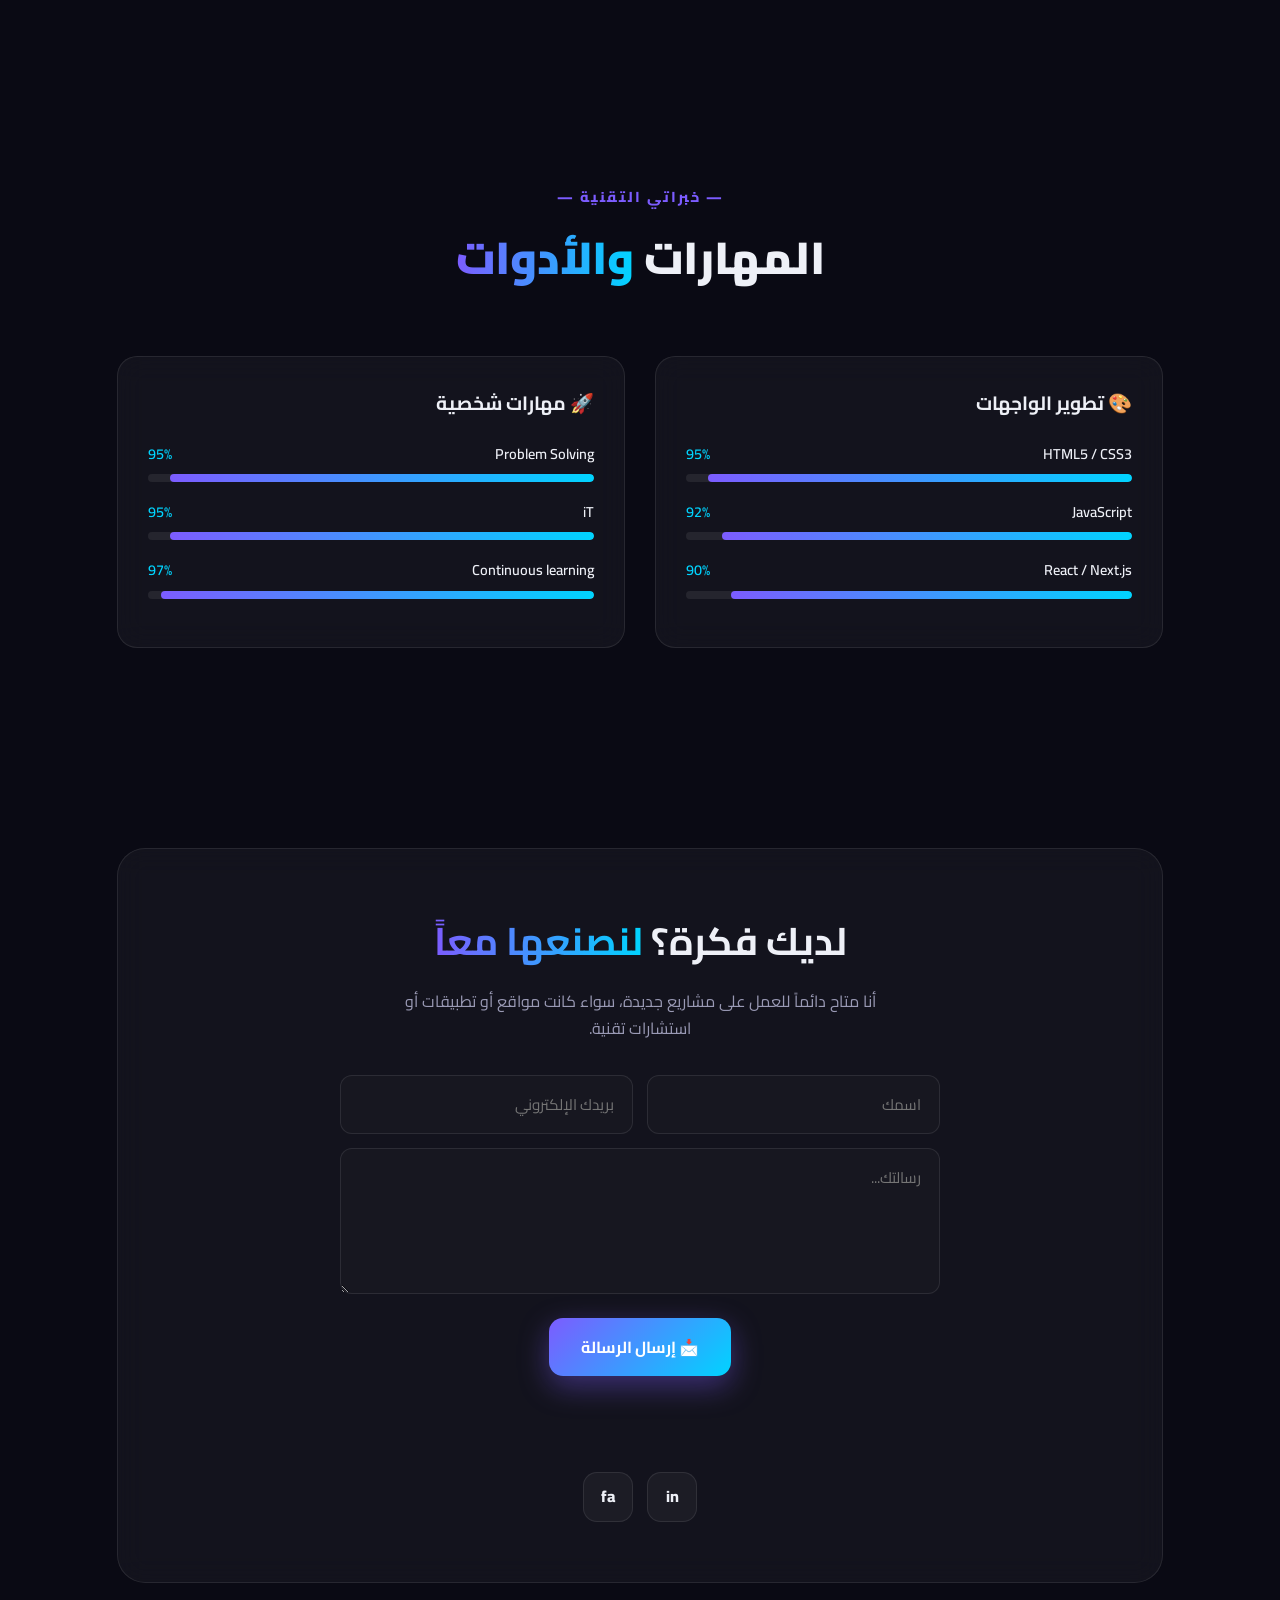
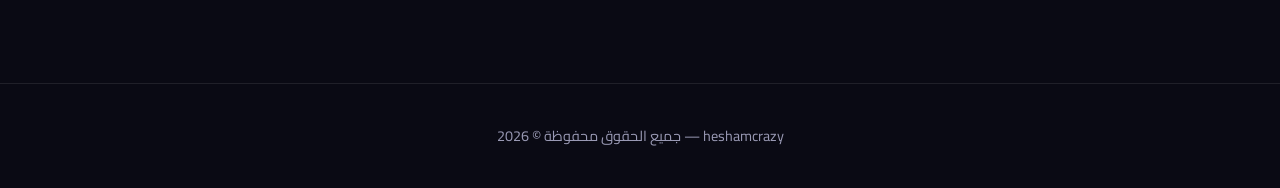
==== commit c0fb4b07: "Update index.html" ====
--- a/index.html
+++ b/index.html
@@ -17,13 +17,13 @@
   <meta property="og:description"
     content="مرحباً، أنا هشام حسن،أصنع تجارب رقمية استثنائية بلمسة إبداعية، تعرف على مهاراتي ومشاريعي.">
   <meta property="og:url" content="https://heshamcrazy1910.github.io/">
-  <meta property="og:image" content="https://heshamcrazy1910.github.io/images/preview.jpg">
+  <meta property="og:image" content="https://heshamcrazy1910.github.io/heshamcrazy/images/preview.jpg">
 
   <!-- نفس الإعدادات عشان تظهر صح على تويتر (X) -->
   <meta name="twitter:card" content="summary_large_image">
   <meta name="twitter:title" content="هشام حسن | مطور واجهات أمامية">
   <meta name="twitter:description" content="مرحباً، أنا هشام حسن. أصنع تجارب رقمية استثنائية بلمسة إبداعية.">
-  <meta name="twitter:image" content="https://heshamcrazy1910.github.io/images/preview.jpg">
+  <meta name="twitter:image" content="https://heshamcrazy1910.github.io/heshamcrazy/images/preview.jpg">
 </head>
 
 <body>
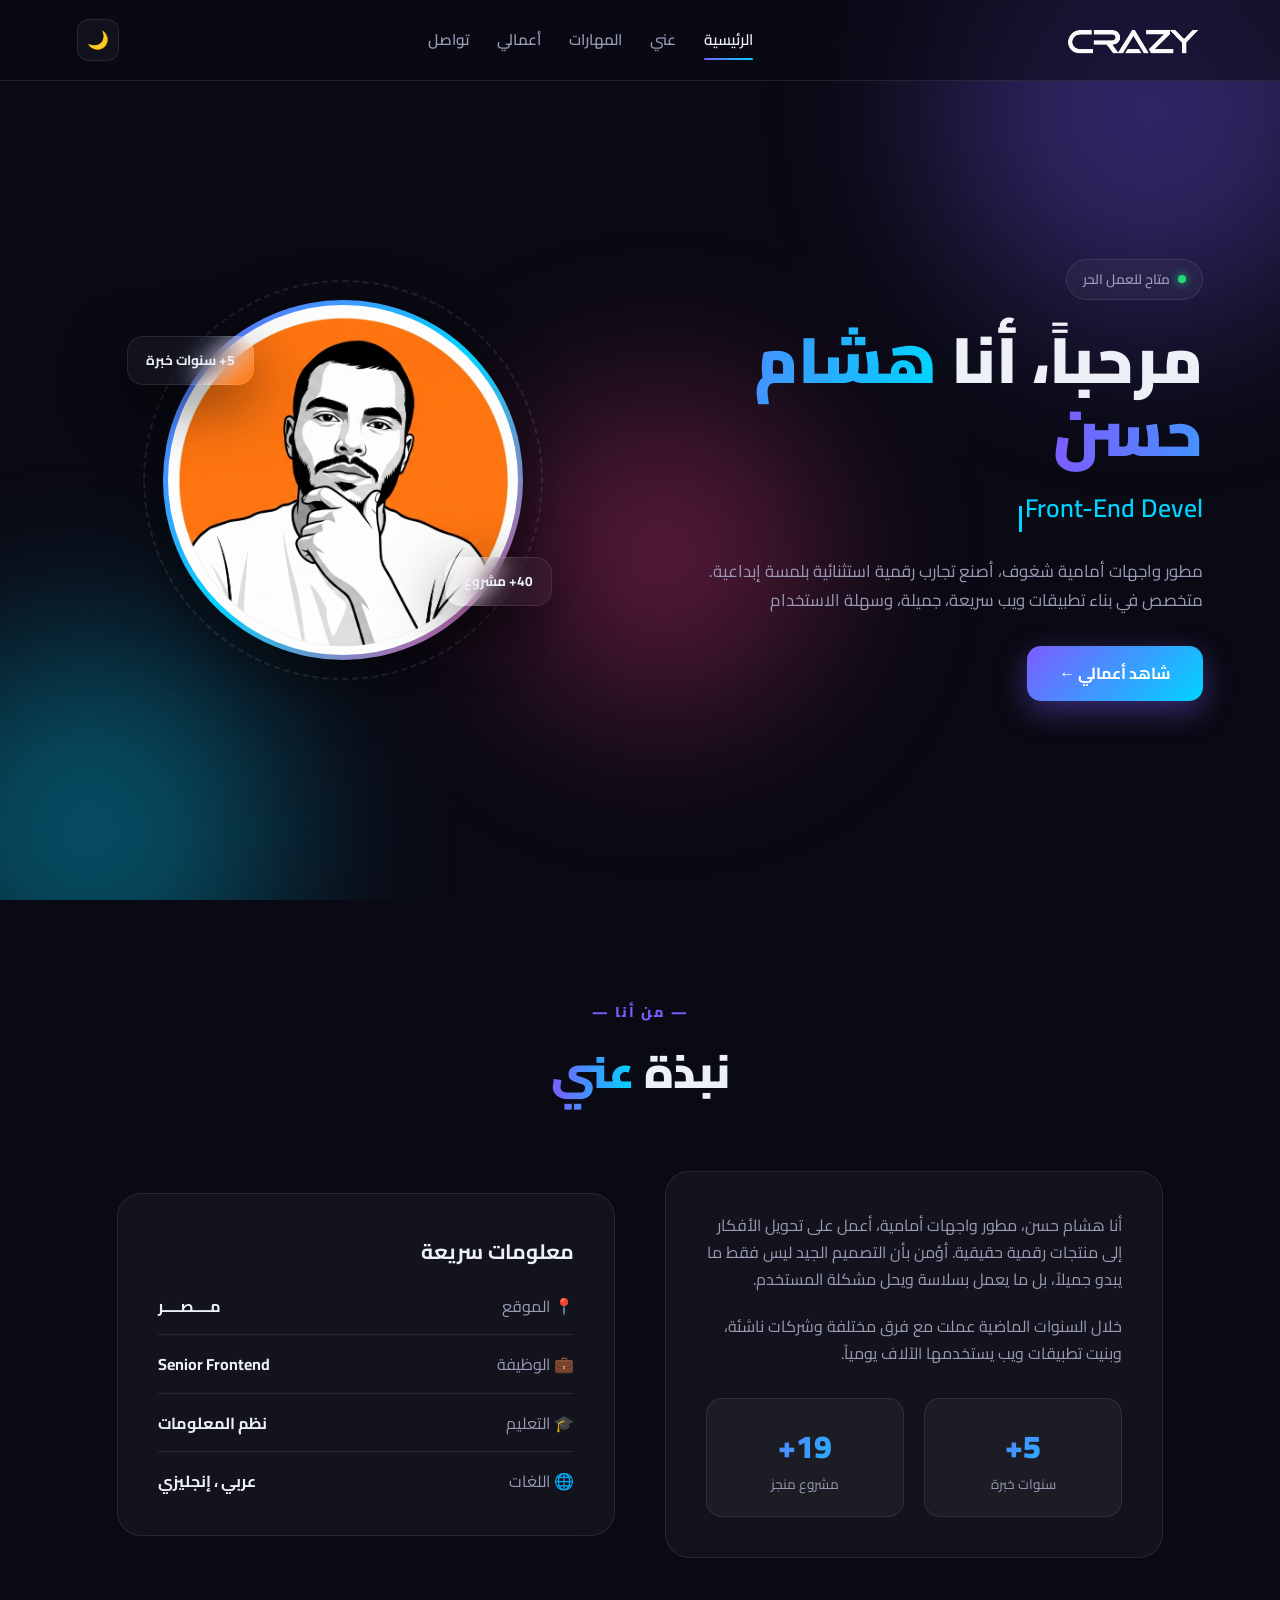
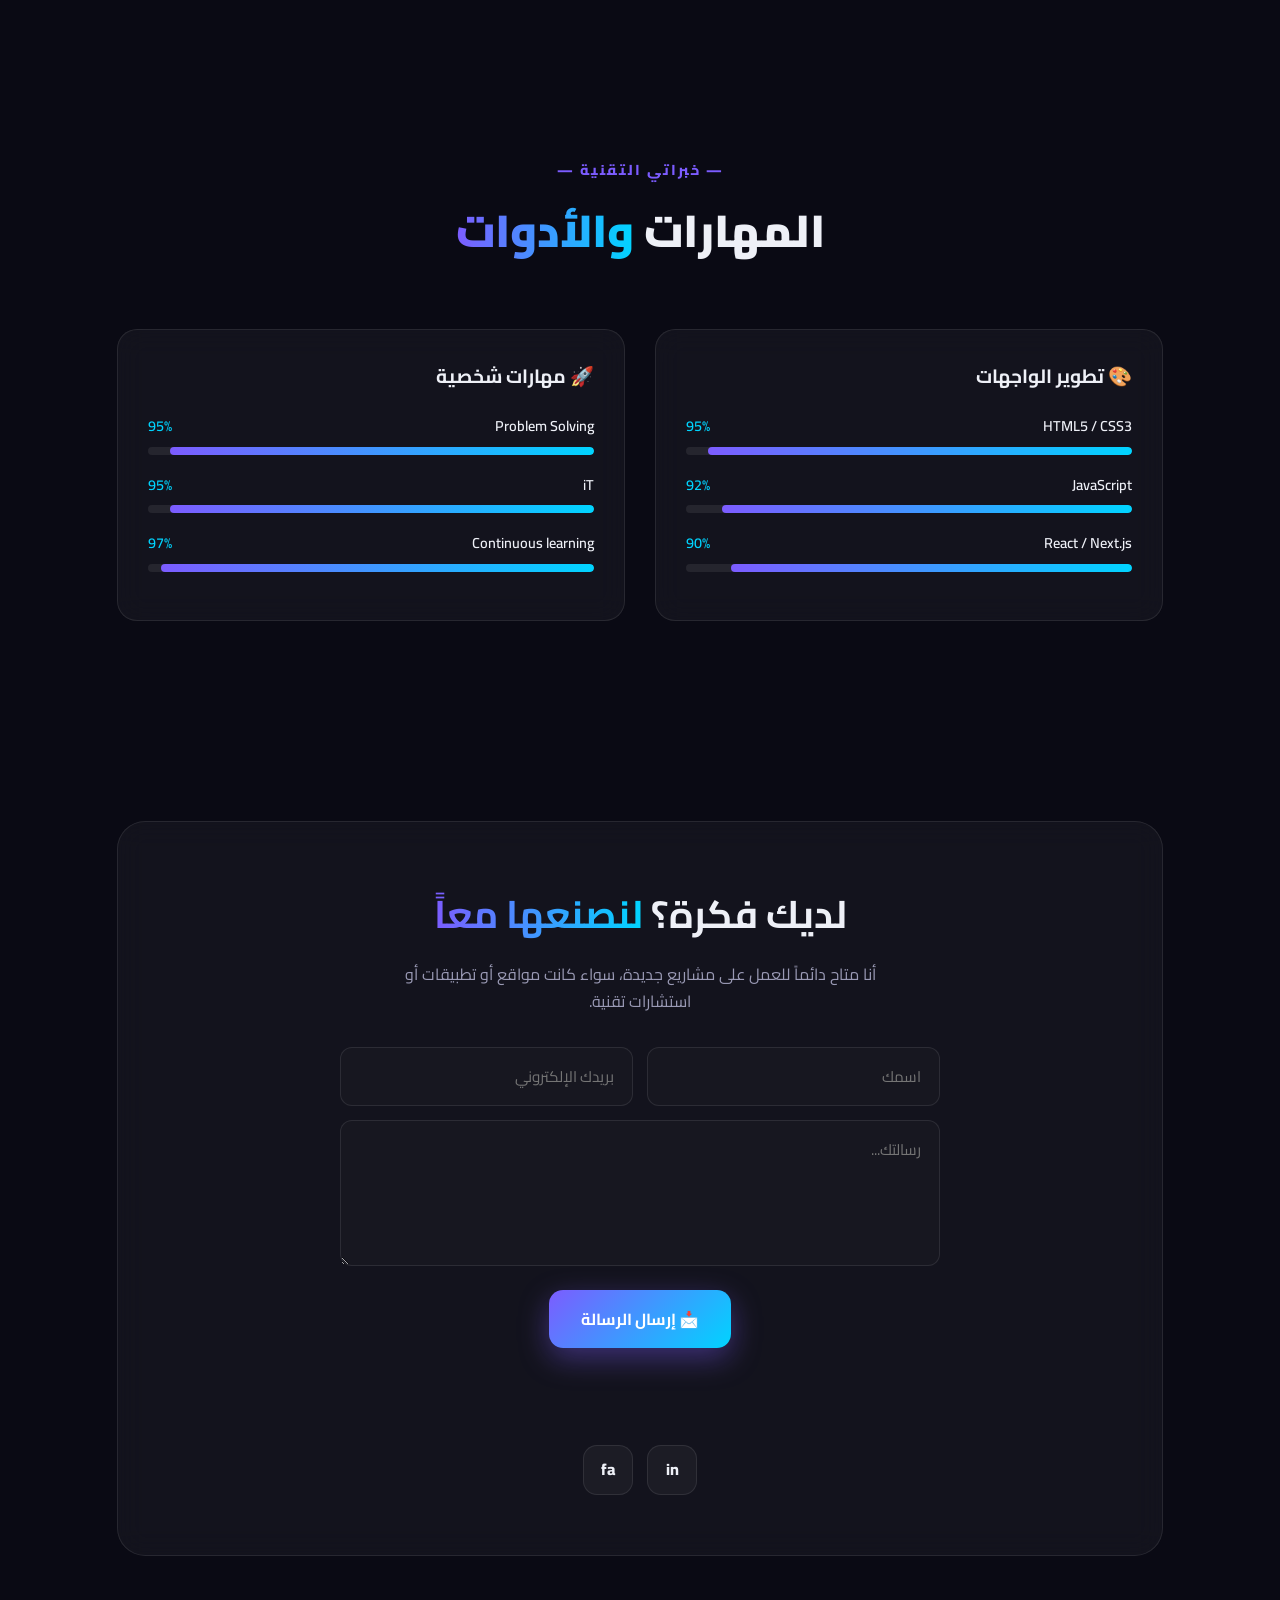
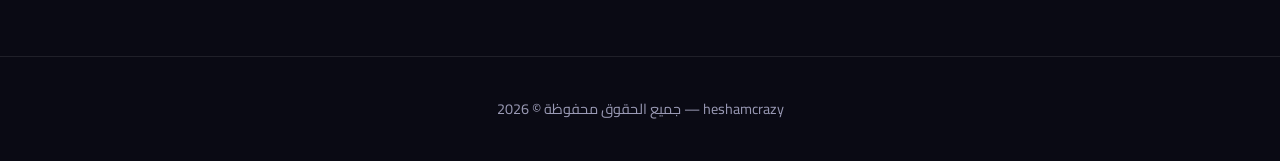
==== commit e6eaa7e6: "Update index.html" ====
--- a/index.html
+++ b/index.html
@@ -1,4 +1,3 @@
-c
 <!DOCTYPE html>
 <html lang="ar" dir="rtl">
 
--- a/style.css
+++ b/style.css
@@ -1,23 +1,39 @@
 /* ========== المتغيرات ========== */
-:root{
-  --bg:#0a0a14;--bg-2:#0f0f1e;
-  --card:rgba(255,255,255,.04);--border:rgba(255,255,255,.09);
-  --text:#eef0f7;--muted:#9a9ab5;
-  --primary:#7c5cff;--secondary:#00d4ff;--accent:#ff3d8b;
-  --shadow:0 20px 60px rgba(0,0,0,.5);
-}
-[data-theme="light"]{
-  --bg:#f4f6fb;--bg-2:#fff;
-  --card:rgba(255,255,255,.75);--border:rgba(0,0,0,.08);
-  --text:#12121c;--muted:#5a5a72;
-  --shadow:0 20px 60px rgba(80,80,150,.12);
-}
-
-*{margin:0;padding:0;box-sizing:border-box}
+:root {
+  --bg: #0a0a14;
+  --bg-2: #0f0f1e;
+  --card: rgba(255, 255, 255, .04);
+  --border: rgba(255, 255, 255, .09);
+  --text: #eef0f7;
+  --muted: #9a9ab5;
+  --primary: #7c5cff;
+  --secondary: #00d4ff;
+  --accent: #ff3d8b;
+  --shadow: 0 20px 60px rgba(0, 0, 0, .5);
+}
+
+[data-theme="light"] {
+  --bg: #f4f6fb;
+  --bg-2: #fff;
+  --card: rgba(255, 255, 255, .75);
+  --border: rgba(0, 0, 0, .08);
+  --text: #12121c;
+  --muted: #5a5a72;
+  --shadow: 0 20px 60px rgba(80, 80, 150, .12);
+}
+
+* {
+  margin: 0;
+  padding: 0;
+  box-sizing: border-box
+}
+
 html {
   scroll-behavior: smooth;
-  overflow-x: hidden; /* السطر الجديد ده */
-}
+  overflow-x: hidden;
+  /* السطر الجديد ده */
+}
+
 body {
   font-family: 'Cairo', 'Segoe UI', Tahoma, Arial, sans-serif;
   background: var(--bg);
@@ -25,7 +41,8 @@
   overflow-x: hidden;
   transition: .4s;
   line-height: 1.7;
-  width: 100%; /* السطر الجديد ده */
+  width: 100%;
+  /* السطر الجديد ده */
 }
 
 /* ========== صفحة الأعمال المستقلة ========== */
@@ -44,6 +61,7 @@
   margin-bottom: 20px;
   transition: .3s;
 }
+
 .back-home-btn:hover {
   color: var(--primary);
   transform: translateX(5px);
@@ -51,28 +69,97 @@
 
 
 /* ========== Scroll Progress ========== */
-.scroll-progress{
-  position:fixed;top:0;right:0;height:3px;
-  background:linear-gradient(90deg,var(--primary),var(--secondary));
-  z-index:200;width:0%;transition:width .1s;
+.scroll-progress {
+  position: fixed;
+  top: 0;
+  right: 0;
+  height: 3px;
+  background: linear-gradient(90deg, var(--primary), var(--secondary));
+  z-index: 200;
+  width: 0%;
+  transition: width .1s;
 }
 
 /* ========== خلفية متحركة ========== */
-.bg-orbs{position:fixed;inset:0;z-index:-1;overflow:hidden;pointer-events:none}
-.orb{position:absolute;border-radius:50%;filter:blur(90px);opacity:.35;animation:float 18s ease-in-out infinite}
-.orb1{width:420px;height:420px;background:var(--primary);top:-100px;right:-80px}
-.orb2{width:380px;height:380px;background:var(--secondary);bottom:-120px;left:-100px;animation-delay:-6s}
-.orb3{width:300px;height:300px;background:var(--accent);top:45%;left:40%;animation-delay:-12s}
-@keyframes float{0%,100%{transform:translate(0,0) scale(1)}33%{transform:translate(60px,-40px) scale(1.1)}66%{transform:translate(-50px,50px) scale(.95)}}
+.bg-orbs {
+  position: fixed;
+  inset: 0;
+  z-index: -1;
+  overflow: hidden;
+  pointer-events: none
+}
+
+.orb {
+  position: absolute;
+  border-radius: 50%;
+  filter: blur(90px);
+  opacity: .35;
+  animation: float 18s ease-in-out infinite
+}
+
+.orb1 {
+  width: 420px;
+  height: 420px;
+  background: var(--primary);
+  top: -100px;
+  right: -80px
+}
+
+.orb2 {
+  width: 380px;
+  height: 380px;
+  background: var(--secondary);
+  bottom: -120px;
+  left: -100px;
+  animation-delay: -6s
+}
+
+.orb3 {
+  width: 300px;
+  height: 300px;
+  background: var(--accent);
+  top: 45%;
+  left: 40%;
+  animation-delay: -12s
+}
+
+@keyframes float {
+
+  0%,
+  100% {
+    transform: translate(0, 0) scale(1)
+  }
+
+  33% {
+    transform: translate(60px, -40px) scale(1.1)
+  }
+
+  66% {
+    transform: translate(-50px, 50px) scale(.95)
+  }
+}
 
 /* ========== Nav ========== */
-nav{
-  position:fixed;top:0;left:0;right:0;z-index:100;
-  padding:16px 6%;display:flex;align-items:center;justify-content:space-between;
-  backdrop-filter:blur(18px);background:rgba(10,10,20,.55);
-  border-bottom:1px solid var(--border);transition:.3s;
-}
-[data-theme="light"] nav{background:rgba(255,255,255,.65)}
+nav {
+  position: fixed;
+  top: 0;
+  left: 0;
+  right: 0;
+  z-index: 100;
+  padding: 16px 6%;
+  display: flex;
+  align-items: center;
+  justify-content: space-between;
+  backdrop-filter: blur(18px);
+  background: rgba(10, 10, 20, .55);
+  border-bottom: 1px solid var(--border);
+  transition: .3s;
+}
+
+[data-theme="light"] nav {
+  background: rgba(255, 255, 255, .65)
+}
+
 /* ========== اللوجو ========== */
 .logo {
   display: flex;
@@ -90,6 +177,7 @@
 .logo-dark {
   display: none !important;
 }
+
 .logo-light {
   display: block !important;
 }
@@ -98,208 +186,953 @@
 [data-theme="light"] .logo-dark {
   display: block !important;
 }
+
 [data-theme="light"] .logo-light {
   display: none !important;
 }
-.nav-links{display:flex;gap:28px;list-style:none}
-.nav-links a{color:var(--muted);text-decoration:none;font-weight:600;font-size:.95rem;position:relative;transition:.3s}
-.nav-links a::after{content:'';position:absolute;bottom:-6px;right:0;width:0;height:2px;background:linear-gradient(90deg,var(--primary),var(--secondary));transition:.3s;border-radius:2px}
-.nav-links a:hover,.nav-links a.active{color:var(--text)}
-.nav-links a:hover::after,.nav-links a.active::after{width:100%}
-.nav-actions{display:flex;gap:12px;align-items:center}
-.icon-btn{width:42px;height:42px;border-radius:12px;border:1px solid var(--border);background:var(--card);color:var(--text);cursor:pointer;display:grid;place-items:center;font-size:1.1rem;transition:.3s}
-.icon-btn:hover{transform:translateY(-2px);border-color:var(--primary)}
-.burger{display:none}
+
+.nav-links {
+  display: flex;
+  gap: 28px;
+  list-style: none
+}
+
+.nav-links a {
+  color: var(--muted);
+  text-decoration: none;
+  font-weight: 600;
+  font-size: .95rem;
+  position: relative;
+  transition: .3s
+}
+
+.nav-links a::after {
+  content: '';
+  position: absolute;
+  bottom: -6px;
+  right: 0;
+  width: 0;
+  height: 2px;
+  background: linear-gradient(90deg, var(--primary), var(--secondary));
+  transition: .3s;
+  border-radius: 2px
+}
+
+.nav-links a:hover,
+.nav-links a.active {
+  color: var(--text)
+}
+
+.nav-links a:hover::after,
+.nav-links a.active::after {
+  width: 100%
+}
+
+.nav-actions {
+  display: flex;
+  gap: 12px;
+  align-items: center
+}
+
+.icon-btn {
+  width: 42px;
+  height: 42px;
+  border-radius: 12px;
+  border: 1px solid var(--border);
+  background: var(--card);
+  color: var(--text);
+  cursor: pointer;
+  display: grid;
+  place-items: center;
+  font-size: 1.1rem;
+  transition: .3s
+}
+
+.icon-btn:hover {
+  transform: translateY(-2px);
+  border-color: var(--primary)
+}
+
+.burger {
+  display: none
+}
 
 /* ========== Hero ========== */
-.hero{min-height:100vh;display:flex;align-items:center;padding:120px 6% 60px;gap:60px;max-width:1300px;margin:0 auto}
-.hero-text{flex:1}
-.badge{display:inline-flex;align-items:center;gap:8px;padding:8px 16px;border-radius:100px;background:var(--card);border:1px solid var(--border);font-size:.85rem;font-weight:600;color:var(--muted);margin-bottom:24px}
-.badge .dot{width:8px;height:8px;border-radius:50%;background:#22d97a;box-shadow:0 0 10px #22d97a;animation:pulse 2s infinite}
-@keyframes pulse{50%{opacity:.4}}
-h1{font-size:clamp(2.2rem,5vw,4rem);font-weight:900;line-height:1.15;margin-bottom:16px}
-.grad{background:linear-gradient(90deg,var(--primary),var(--secondary),var(--accent));background-size:200% auto;-webkit-background-clip:text;background-clip:text;color:transparent;animation:shine 6s linear infinite}
-@keyframes shine{to{background-position:200% center}}
-.typing{font-size:clamp(1.1rem,2.5vw,1.6rem);font-weight:600;color:var(--muted);min-height:1.8em;margin-bottom:24px}
-.typing span{color:var(--secondary)}
-.cursor{display:inline-block;width:3px;height:1em;background:var(--secondary);margin-right:3px;animation:blink .8s steps(2) infinite;vertical-align:text-bottom}
-@keyframes blink{50%{opacity:0}}
-.hero-desc{color:var(--muted);max-width:520px;margin-bottom:32px;font-size:1.05rem}
-.btns{display:flex;gap:16px;flex-wrap:wrap}
-.btn{padding:14px 32px;border-radius:14px;font-family:inherit;font-weight:700;font-size:1rem;cursor:pointer;border:none;text-decoration:none;display:inline-flex;align-items:center;gap:10px;transition:.3s}
-.btn-primary{background:linear-gradient(135deg,var(--primary),var(--secondary));color:#fff;box-shadow:0 10px 30px rgba(124,92,255,.4)}
-.btn-primary:hover{transform:translateY(-3px);box-shadow:0 15px 40px rgba(124,92,255,.55)}
-.btn-ghost{background:var(--card);color:var(--text);border:1px solid var(--border)}
-.btn-ghost:hover{border-color:var(--primary);transform:translateY(-3px)}
+.hero {
+  min-height: 100vh;
+  display: flex;
+  align-items: center;
+  padding: 120px 6% 60px;
+  gap: 60px;
+  max-width: 1300px;
+  margin: 0 auto
+}
+
+.hero-text {
+  flex: 1
+}
+
+.badge {
+  display: inline-flex;
+  align-items: center;
+  gap: 8px;
+  padding: 8px 16px;
+  border-radius: 100px;
+  background: var(--card);
+  border: 1px solid var(--border);
+  font-size: .85rem;
+  font-weight: 600;
+  color: var(--muted);
+  margin-bottom: 24px
+}
+
+.badge .dot {
+  width: 8px;
+  height: 8px;
+  border-radius: 50%;
+  background: #22d97a;
+  box-shadow: 0 0 10px #22d97a;
+  animation: pulse 2s infinite
+}
+
+@keyframes pulse {
+  50% {
+    opacity: .4
+  }
+}
+
+h1 {
+  font-size: clamp(2.2rem, 5vw, 4rem);
+  font-weight: 900;
+  line-height: 1.15;
+  margin-bottom: 16px
+}
+
+.grad {
+  background: linear-gradient(90deg, var(--primary), var(--secondary), var(--accent));
+  background-size: 200% auto;
+  -webkit-background-clip: text;
+  background-clip: text;
+  color: transparent;
+  animation: shine 6s linear infinite
+}
+
+@keyframes shine {
+  to {
+    background-position: 200% center
+  }
+}
+
+.typing {
+  font-size: clamp(1.1rem, 2.5vw, 1.6rem);
+  font-weight: 600;
+  color: var(--muted);
+  min-height: 1.8em;
+  margin-bottom: 24px
+}
+
+.typing span {
+  color: var(--secondary)
+}
+
+.cursor {
+  display: inline-block;
+  width: 3px;
+  height: 1em;
+  background: var(--secondary);
+  margin-right: 3px;
+  animation: blink .8s steps(2) infinite;
+  vertical-align: text-bottom
+}
+
+@keyframes blink {
+  50% {
+    opacity: 0
+  }
+}
+
+.hero-desc {
+  color: var(--muted);
+  max-width: 520px;
+  margin-bottom: 32px;
+  font-size: 1.05rem
+}
+
+.btns {
+  display: flex;
+  gap: 16px;
+  flex-wrap: wrap
+}
+
+.btn {
+  padding: 14px 32px;
+  border-radius: 14px;
+  font-family: inherit;
+  font-weight: 700;
+  font-size: 1rem;
+  cursor: pointer;
+  border: none;
+  text-decoration: none;
+  display: inline-flex;
+  align-items: center;
+  gap: 10px;
+  transition: .3s
+}
+
+.btn-primary {
+  background: linear-gradient(135deg, var(--primary), var(--secondary));
+  color: #fff;
+  box-shadow: 0 10px 30px rgba(124, 92, 255, .4)
+}
+
+.btn-primary:hover {
+  transform: translateY(-3px);
+  box-shadow: 0 15px 40px rgba(124, 92, 255, .55)
+}
+
+.btn-ghost {
+  background: var(--card);
+  color: var(--text);
+  border: 1px solid var(--border)
+}
+
+.btn-ghost:hover {
+  border-color: var(--primary);
+  transform: translateY(-3px)
+}
 
 /* ========== Avatar ========== */
-.hero-visual{flex:1;display:flex;justify-content:center;position:relative}
-.avatar-wrap{position:relative;width:min(360px,80vw);aspect-ratio:1}
-.avatar-ring{position:absolute;inset:-20px;border-radius:50%;border:2px dashed var(--border);animation:spin 30s linear infinite}
-@keyframes spin{to{transform:rotate(360deg)}}
-.avatar{width:100%;height:100%;border-radius:50%;background:linear-gradient(135deg,var(--primary),var(--secondary),var(--accent));padding:5px;box-shadow:var(--shadow);animation:floatY 5s ease-in-out infinite}
-@keyframes floatY{50%{transform:translateY(-18px)}}
-.avatar-inner{width:100%;height:100%;border-radius:50%;background:var(--bg-2);display:grid;place-items:center;font-size:clamp(4rem,12vw,7rem);font-weight:900;background-image:linear-gradient(135deg,var(--primary),var(--secondary));-webkit-background-clip:text;background-clip:text;color:transparent}
+.hero-visual {
+  flex: 1;
+  display: flex;
+  justify-content: center;
+  position: relative
+}
+
+.avatar-wrap {
+  position: relative;
+  width: min(360px, 80vw);
+  aspect-ratio: 1
+}
+
+.avatar-ring {
+  position: absolute;
+  inset: -20px;
+  border-radius: 50%;
+  border: 2px dashed var(--border);
+  animation: spin 30s linear infinite
+}
+
+@keyframes spin {
+  to {
+    transform: rotate(360deg)
+  }
+}
+
+.avatar {
+  width: 100%;
+  height: 100%;
+  border-radius: 50%;
+  background: linear-gradient(135deg, var(--primary), var(--secondary), var(--accent));
+  padding: 5px;
+  box-shadow: var(--shadow);
+  animation: floatY 5s ease-in-out infinite
+}
+
+@keyframes floatY {
+  50% {
+    transform: translateY(-18px)
+  }
+}
+
+.avatar-inner {
+  width: 100%;
+  height: 100%;
+  border-radius: 50%;
+  background: var(--bg-2);
+  display: grid;
+  place-items: center;
+  font-size: clamp(4rem, 12vw, 7rem);
+  font-weight: 900;
+  background-image: linear-gradient(135deg, var(--primary), var(--secondary));
+  -webkit-background-clip: text;
+  background-clip: text;
+  color: transparent
+}
+
 /* تنسيق صورة البروفايل */
 .avatar-inner img {
   width: 100%;
   height: 100%;
-  object-fit: cover; /* السطر ده هو اللي بيمنع تشوه الصورة ويخليها تملأ الدايرة */
+  object-fit: cover;
+  /* السطر ده هو اللي بيمنع تشوه الصورة ويخليها تملأ الدايرة */
   border-radius: 50%;
   display: block;
 }
-.float-card{position:absolute;background:var(--card);backdrop-filter:blur(14px);border:1px solid var(--border);border-radius:16px;padding:12px 18px;font-size:.85rem;font-weight:700;box-shadow:var(--shadow);animation:floatY 4s ease-in-out infinite}
-.fc1{top:10%;left:-10%;animation-delay:-1s}
-.fc2{bottom:15%;right:-8%;animation-delay:-2.5s}
+
+.float-card {
+  position: absolute;
+  background: var(--card);
+  backdrop-filter: blur(14px);
+  border: 1px solid var(--border);
+  border-radius: 16px;
+  padding: 12px 18px;
+  font-size: .85rem;
+  font-weight: 700;
+  box-shadow: var(--shadow);
+  animation: floatY 4s ease-in-out infinite
+}
+
+.fc1 {
+  top: 10%;
+  left: -10%;
+  animation-delay: -1s
+}
+
+.fc2 {
+  bottom: 15%;
+  right: -8%;
+  animation-delay: -2.5s
+}
 
 /* ========== عام ========== */
-section{padding:100px 6%;max-width:1200px;margin:0 auto}
-.sec-head{text-align:center;margin-bottom:60px}
-.sec-tag{color:var(--primary);font-weight:800;font-size:.9rem;letter-spacing:2px;margin-bottom:10px}
-.sec-title{font-size:clamp(1.8rem,4vw,2.8rem);font-weight:900}
-.sec-title span{background:linear-gradient(90deg,var(--primary),var(--secondary));-webkit-background-clip:text;background-clip:text;color:transparent}
+section {
+  padding: 100px 6%;
+  max-width: 1200px;
+  margin: 0 auto
+}
+
+.sec-head {
+  text-align: center;
+  margin-bottom: 60px
+}
+
+.sec-tag {
+  color: var(--primary);
+  font-weight: 800;
+  font-size: .9rem;
+  letter-spacing: 2px;
+  margin-bottom: 10px
+}
+
+.sec-title {
+  font-size: clamp(1.8rem, 4vw, 2.8rem);
+  font-weight: 900
+}
+
+.sec-title span {
+  background: linear-gradient(90deg, var(--primary), var(--secondary));
+  -webkit-background-clip: text;
+  background-clip: text;
+  color: transparent
+}
 
 /* ========== Reveal — مُصلح ========== */
 /* العناصر مخفية فقط لو JS اشتغل */
-.js-ready .reveal{opacity:0;transform:translateY(40px);transition:opacity .8s,transform .8s}
-.js-ready .reveal.show{opacity:1;transform:translateY(0)}
+.js-ready .reveal {
+  opacity: 0;
+  transform: translateY(40px);
+  transition: opacity .8s, transform .8s
+}
+
+.js-ready .reveal.show {
+  opacity: 1;
+  transform: translateY(0)
+}
 
 /* ========== About ========== */
-.about{display:grid;grid-template-columns:1fr 1fr;gap:50px;align-items:center}
-.about-card{background:var(--card);backdrop-filter:blur(14px);border:1px solid var(--border);border-radius:24px;padding:40px}
-.about-card p{color:var(--muted);margin-bottom:20px}
-.stats{display:grid;grid-template-columns:repeat(2,1fr);gap:20px;margin-top:30px}
-.stat{text-align:center;padding:20px;background:var(--card);border:1px solid var(--border);border-radius:16px}
-.stat h3{font-size:2rem;font-weight:900;background:linear-gradient(135deg,var(--primary),var(--secondary));-webkit-background-clip:text;background-clip:text;color:transparent}
-.stat p{font-size:.85rem;color:var(--muted);margin:0}
-.info-list{display:grid;gap:16px}
-.info-row{display:flex;justify-content:space-between;padding-bottom:14px;border-bottom:1px solid var(--border)}
-.info-row:last-child{border:none;padding-bottom:0}
-.info-row span{color:var(--muted)}
+.about {
+  display: grid;
+  grid-template-columns: 1fr 1fr;
+  gap: 50px;
+  align-items: center
+}
+
+.about-card {
+  background: var(--card);
+  backdrop-filter: blur(14px);
+  border: 1px solid var(--border);
+  border-radius: 24px;
+  padding: 40px
+}
+
+.about-card p {
+  color: var(--muted);
+  margin-bottom: 20px
+}
+
+.stats {
+  display: grid;
+  grid-template-columns: repeat(2, 1fr);
+  gap: 20px;
+  margin-top: 30px
+}
+
+.stat {
+  text-align: center;
+  padding: 20px;
+  background: var(--card);
+  border: 1px solid var(--border);
+  border-radius: 16px
+}
+
+.stat h3 {
+  font-size: 2rem;
+  font-weight: 900;
+  background: linear-gradient(135deg, var(--primary), var(--secondary));
+  -webkit-background-clip: text;
+  background-clip: text;
+  color: transparent
+}
+
+.stat p {
+  font-size: .85rem;
+  color: var(--muted);
+  margin: 0
+}
+
+.info-list {
+  display: grid;
+  gap: 16px
+}
+
+.info-row {
+  display: flex;
+  justify-content: space-between;
+  padding-bottom: 14px;
+  border-bottom: 1px solid var(--border)
+}
+
+.info-row:last-child {
+  border: none;
+  padding-bottom: 0
+}
+
+.info-row span {
+  color: var(--muted)
+}
 
 /* ========== Skills ========== */
-.skills-grid{display:grid;grid-template-columns:repeat(auto-fit,minmax(300px,1fr));gap:30px}
-.skill-card{background:var(--card);backdrop-filter:blur(14px);border:1px solid var(--border);border-radius:20px;padding:30px;transition:.4s}
-.skill-card:hover{transform:translateY(-6px);border-color:var(--primary)}
-.skill-card h3{margin-bottom:22px;font-size:1.2rem}
-.skill-item{margin-bottom:18px}
-.skill-top{display:flex;justify-content:space-between;font-size:.9rem;font-weight:600;margin-bottom:8px}
-.skill-top .pct{color:var(--secondary)}
-.bar{height:8px;background:rgba(255,255,255,.08);border-radius:100px;overflow:hidden}
-[data-theme="light"] .bar{background:rgba(0,0,0,.08)}
-.bar span{display:block;height:100%;width:0;border-radius:100px;background:linear-gradient(90deg,var(--primary),var(--secondary));transition:width 1.5s cubic-bezier(.2,.8,.2,1)}
+.skills-grid {
+  display: grid;
+  grid-template-columns: repeat(auto-fit, minmax(300px, 1fr));
+  gap: 30px
+}
+
+.skill-card {
+  background: var(--card);
+  backdrop-filter: blur(14px);
+  border: 1px solid var(--border);
+  border-radius: 20px;
+  padding: 30px;
+  transition: .4s
+}
+
+.skill-card:hover {
+  transform: translateY(-6px);
+  border-color: var(--primary)
+}
+
+.skill-card h3 {
+  margin-bottom: 22px;
+  font-size: 1.2rem
+}
+
+.skill-item {
+  margin-bottom: 18px
+}
+
+.skill-top {
+  display: flex;
+  justify-content: space-between;
+  font-size: .9rem;
+  font-weight: 600;
+  margin-bottom: 8px
+}
+
+.skill-top .pct {
+  color: var(--secondary)
+}
+
+.bar {
+  height: 8px;
+  background: rgba(255, 255, 255, .08);
+  border-radius: 100px;
+  overflow: hidden
+}
+
+[data-theme="light"] .bar {
+  background: rgba(0, 0, 0, .08)
+}
+
+.bar span {
+  display: block;
+  height: 100%;
+  width: 0;
+  border-radius: 100px;
+  background: linear-gradient(90deg, var(--primary), var(--secondary));
+  transition: width 1.5s cubic-bezier(.2, .8, .2, 1)
+}
 
 /* ========== Timeline ========== */
-.timeline{position:relative;max-width:800px;margin:0 auto;padding-right:30px}
-.timeline::before{content:'';position:absolute;right:0;top:0;bottom:0;width:2px;background:linear-gradient(180deg,var(--primary),var(--secondary),transparent)}
-.tl-item{position:relative;margin-bottom:40px;padding-right:40px}
-.tl-item::before{content:'';position:absolute;right:-7px;top:6px;width:16px;height:16px;border-radius:50%;background:var(--bg);border:3px solid var(--primary);box-shadow:0 0 0 4px rgba(124,92,255,.2)}
-.tl-content{background:var(--card);backdrop-filter:blur(14px);border:1px solid var(--border);border-radius:18px;padding:24px 28px;transition:.3s}
-.tl-content:hover{transform:translateX(-6px);border-color:var(--primary)}
-.tl-date{font-size:.85rem;font-weight:700;color:var(--secondary);margin-bottom:6px}
-.tl-content h3{font-size:1.15rem;margin-bottom:4px}
-.tl-company{color:var(--muted);font-size:.9rem;font-weight:600;margin-bottom:10px}
-.tl-content p{color:var(--muted);font-size:.95rem}
+.timeline {
+  position: relative;
+  max-width: 800px;
+  margin: 0 auto;
+  padding-right: 30px
+}
+
+.timeline::before {
+  content: '';
+  position: absolute;
+  right: 0;
+  top: 0;
+  bottom: 0;
+  width: 2px;
+  background: linear-gradient(180deg, var(--primary), var(--secondary), transparent)
+}
+
+.tl-item {
+  position: relative;
+  margin-bottom: 40px;
+  padding-right: 40px
+}
+
+.tl-item::before {
+  content: '';
+  position: absolute;
+  right: -7px;
+  top: 6px;
+  width: 16px;
+  height: 16px;
+  border-radius: 50%;
+  background: var(--bg);
+  border: 3px solid var(--primary);
+  box-shadow: 0 0 0 4px rgba(124, 92, 255, .2)
+}
+
+.tl-content {
+  background: var(--card);
+  backdrop-filter: blur(14px);
+  border: 1px solid var(--border);
+  border-radius: 18px;
+  padding: 24px 28px;
+  transition: .3s
+}
+
+.tl-content:hover {
+  transform: translateX(-6px);
+  border-color: var(--primary)
+}
+
+.tl-date {
+  font-size: .85rem;
+  font-weight: 700;
+  color: var(--secondary);
+  margin-bottom: 6px
+}
+
+.tl-content h3 {
+  font-size: 1.15rem;
+  margin-bottom: 4px
+}
+
+.tl-company {
+  color: var(--muted);
+  font-size: .9rem;
+  font-weight: 600;
+  margin-bottom: 10px
+}
+
+.tl-content p {
+  color: var(--muted);
+  font-size: .95rem
+}
 
 /* ========== Filter ========== */
-.filter-btns{display:flex;gap:12px;justify-content:center;margin-bottom:40px;flex-wrap:wrap}
-.filter-btn{padding:10px 24px;border-radius:100px;border:1px solid var(--border);background:var(--card);color:var(--muted);font-family:inherit;font-weight:700;font-size:.9rem;cursor:pointer;transition:.3s}
-.filter-btn:hover{border-color:var(--primary);color:var(--text)}
-.filter-btn.active{background:linear-gradient(135deg,var(--primary),var(--secondary));color:#fff;border-color:transparent}
+.filter-btns {
+  display: flex;
+  gap: 12px;
+  justify-content: center;
+  margin-bottom: 40px;
+  flex-wrap: wrap
+}
+
+.filter-btn {
+  padding: 10px 24px;
+  border-radius: 100px;
+  border: 1px solid var(--border);
+  background: var(--card);
+  color: var(--muted);
+  font-family: inherit;
+  font-weight: 700;
+  font-size: .9rem;
+  cursor: pointer;
+  transition: .3s
+}
+
+.filter-btn:hover {
+  border-color: var(--primary);
+  color: var(--text)
+}
+
+.filter-btn.active {
+  background: linear-gradient(135deg, var(--primary), var(--secondary));
+  color: #fff;
+  border-color: transparent
+}
 
 /* ========== Projects ========== */
-.projects-grid{display:grid;grid-template-columns:repeat(auto-fit,minmax(300px,1fr));gap:30px}
-.project{background:var(--card);backdrop-filter:blur(14px);border:1px solid var(--border);border-radius:22px;overflow:hidden;transition:.4s}
-.project:hover{transform:translateY(-8px);border-color:var(--primary);box-shadow:var(--shadow)}
-.project-img{height:180px;background:linear-gradient(135deg,var(--primary),var(--secondary));display:grid;place-items:center;font-size:3.5rem}
-.project-img-2{background:linear-gradient(135deg,#ff3d8b,#7c5cff)}
-.project-img-3{background:linear-gradient(135deg,#00d4ff,#22d97a)}
-.project-body{padding:26px}
-.project-body h3{margin-bottom:10px;font-size:1.2rem}
-.project-body p{color:var(--muted);font-size:.92rem;margin-bottom:18px}
-.tags{display:flex;flex-wrap:wrap;gap:8px;margin-bottom:18px}
-.tag{font-size:.75rem;padding:5px 12px;border-radius:100px;background:rgba(124,92,255,.15);color:var(--primary);font-weight:700;border:1px solid rgba(124,92,255,.3)}
-.project-link{color:var(--secondary);font-weight:700;font-size:.9rem;text-decoration:none}
-@keyframes fadeIn{from{opacity:0;transform:translateY(20px)}to{opacity:1;transform:translateY(0)}}
+.projects-grid {
+  display: grid;
+  grid-template-columns: repeat(auto-fit, minmax(300px, 1fr));
+  gap: 30px
+}
+
+.project {
+  background: var(--card);
+  backdrop-filter: blur(14px);
+  border: 1px solid var(--border);
+  border-radius: 22px;
+  overflow: hidden;
+  transition: .4s
+}
+
+.project:hover {
+  transform: translateY(-8px);
+  border-color: var(--primary);
+  box-shadow: var(--shadow)
+}
+
+/* ========== صندوق الصورة ========== */
+.project-img {
+  height: 220px;
+  /* حددنا الارتفاع هنا ومينفعش الصورة تكبر عنه */
+  width: 100%;
+  overflow: hidden;
+  /* السطر ده هو اللي بيقص أي جزء زايد في الصورة وميخليهوش ينزل على الكلام */
+  position: relative;
+  display: grid;
+  place-items: center;
+}
+
+/* ========== الصورة جوه الصندوق ========== */
+.project-img img {
+  width: 100%;
+  height: 100%;
+  object-fit: cover;
+  /* بيجبر الصورة تملى المربع */
+  object-position: top;
+  /* بيخلي الصورة تبدأ من فوق عشان تبان تفاصيل الشاشة */
+  display: block;
+  transition: transform 0.4s ease;
+}
+
+/* حركة تكبير الصورة لما تقف عليها بالماوس */
+.project:hover .project-img img {
+  transform: scale(1.05);
+}
+
+.project-img-2 {
+  background: linear-gradient(135deg, #ff3d8b, #7c5cff)
+}
+
+.project-img-3 {
+  background: linear-gradient(135deg, #00d4ff, #22d97a)
+}
+
+.project-body {
+  padding: 26px
+}
+
+.project-body h3 {
+  margin-bottom: 10px;
+  font-size: 1.2rem
+}
+
+.project-body p {
+  color: var(--muted);
+  font-size: .92rem;
+  margin-bottom: 18px
+}
+
+.tags {
+  display: flex;
+  flex-wrap: wrap;
+  gap: 8px;
+  margin-bottom: 18px
+}
+
+.tag {
+  font-size: .75rem;
+  padding: 5px 12px;
+  border-radius: 100px;
+  background: rgba(124, 92, 255, .15);
+  color: var(--primary);
+  font-weight: 700;
+  border: 1px solid rgba(124, 92, 255, .3)
+}
+
+.project-link {
+  color: var(--secondary);
+  font-weight: 700;
+  font-size: .9rem;
+  text-decoration: none
+}
+
+@keyframes fadeIn {
+  from {
+    opacity: 0;
+    transform: translateY(20px)
+  }
+
+  to {
+    opacity: 1;
+    transform: translateY(0)
+  }
+}
 
 /* ========== Contact Form ========== */
-.contact-wrap{background:var(--card);backdrop-filter:blur(14px);border:1px solid var(--border);border-radius:28px;padding:60px 40px;text-align:center}
-.contact-wrap h2{font-size:clamp(1.6rem,4vw,2.4rem);margin-bottom:14px}
-.contact-wrap p{color:var(--muted);max-width:520px;margin:0 auto 32px}
-.contact-form{max-width:600px;margin:0 auto;display:flex;flex-direction:column;gap:14px}
-.form-row{display:grid;grid-template-columns:1fr 1fr;gap:14px}
-.contact-form input,.contact-form textarea{
-  padding:14px 18px;border-radius:12px;border:1px solid var(--border);
-  background:rgba(255,255,255,.02);color:var(--text);font-family:inherit;
-  font-size:.95rem;transition:.3s;resize:vertical;
-}
-[data-theme="light"] .contact-form input,[data-theme="light"] .contact-form textarea{background:#fff}
-.contact-form input:focus,.contact-form textarea:focus{outline:none;border-color:var(--primary);box-shadow:0 0 0 3px rgba(124,92,255,.15)}
-.contact-form input.error,.contact-form textarea.error{border-color:#ff3d5a}
-.contact-form button{align-self:center;margin-top:10px}
-.form-msg{font-size:.9rem;font-weight:700;min-height:1.4em}
-.form-msg.success{color:#22d97a}
-.form-msg.error{color:#ff3d5a}
+.contact-wrap {
+  background: var(--card);
+  backdrop-filter: blur(14px);
+  border: 1px solid var(--border);
+  border-radius: 28px;
+  padding: 60px 40px;
+  text-align: center
+}
+
+.contact-wrap h2 {
+  font-size: clamp(1.6rem, 4vw, 2.4rem);
+  margin-bottom: 14px
+}
+
+.contact-wrap p {
+  color: var(--muted);
+  max-width: 520px;
+  margin: 0 auto 32px
+}
+
+.contact-form {
+  max-width: 600px;
+  margin: 0 auto;
+  display: flex;
+  flex-direction: column;
+  gap: 14px
+}
+
+.form-row {
+  display: grid;
+  grid-template-columns: 1fr 1fr;
+  gap: 14px
+}
+
+.contact-form input,
+.contact-form textarea {
+  padding: 14px 18px;
+  border-radius: 12px;
+  border: 1px solid var(--border);
+  background: rgba(255, 255, 255, .02);
+  color: var(--text);
+  font-family: inherit;
+  font-size: .95rem;
+  transition: .3s;
+  resize: vertical;
+}
+
+[data-theme="light"] .contact-form input,
+[data-theme="light"] .contact-form textarea {
+  background: #fff
+}
+
+.contact-form input:focus,
+.contact-form textarea:focus {
+  outline: none;
+  border-color: var(--primary);
+  box-shadow: 0 0 0 3px rgba(124, 92, 255, .15)
+}
+
+.contact-form input.error,
+.contact-form textarea.error {
+  border-color: #ff3d5a
+}
+
+.contact-form button {
+  align-self: center;
+  margin-top: 10px
+}
+
+.form-msg {
+  font-size: .9rem;
+  font-weight: 700;
+  min-height: 1.4em
+}
+
+.form-msg.success {
+  color: #22d97a
+}
+
+.form-msg.error {
+  color: #ff3d5a
+}
 
 /* ========== Socials ========== */
-.socials{display:flex;gap:14px;justify-content:center;margin-top:30px;flex-wrap:wrap}
-.social{width:50px;height:50px;border-radius:14px;background:var(--card);border:1px solid var(--border);display:grid;place-items:center;color:var(--text);text-decoration:none;font-weight:800;transition:.3s}
-.social:hover{background:linear-gradient(135deg,var(--primary),var(--secondary));color:#fff;transform:translateY(-4px)}
-
-footer{text-align:center;padding:40px 6%;color:var(--muted);font-size:.9rem;border-top:1px solid var(--border)}
+.socials {
+  display: flex;
+  gap: 14px;
+  justify-content: center;
+  margin-top: 30px;
+  flex-wrap: wrap
+}
+
+.social {
+  width: 50px;
+  height: 50px;
+  border-radius: 14px;
+  background: var(--card);
+  border: 1px solid var(--border);
+  display: grid;
+  place-items: center;
+  color: var(--text);
+  text-decoration: none;
+  font-weight: 800;
+  transition: .3s
+}
+
+.social:hover {
+  background: linear-gradient(135deg, var(--primary), var(--secondary));
+  color: #fff;
+  transform: translateY(-4px)
+}
+
+footer {
+  text-align: center;
+  padding: 40px 6%;
+  color: var(--muted);
+  font-size: .9rem;
+  border-top: 1px solid var(--border)
+}
 
 /* ========== Back to Top ========== */
-.back-to-top{
-  position:fixed;bottom:30px;left:30px;width:50px;height:50px;border-radius:50%;
-  background:linear-gradient(135deg,var(--primary),var(--secondary));color:#fff;
-  border:none;cursor:pointer;font-size:1.5rem;display:grid;place-items:center;
-  opacity:0;pointer-events:none;transition:.3s;
-  box-shadow:0 10px 30px rgba(124,92,255,.4);z-index:99;
-}
-.back-to-top.show{opacity:1;pointer-events:auto}
-.back-to-top:hover{transform:translateY(-4px)}
+.back-to-top {
+  position: fixed;
+  bottom: 30px;
+  left: 30px;
+  width: 50px;
+  height: 50px;
+  border-radius: 50%;
+  background: linear-gradient(135deg, var(--primary), var(--secondary));
+  color: #fff;
+  border: none;
+  cursor: pointer;
+  font-size: 1.5rem;
+  display: grid;
+  place-items: center;
+  opacity: 0;
+  pointer-events: none;
+  transition: .3s;
+  box-shadow: 0 10px 30px rgba(124, 92, 255, .4);
+  z-index: 99;
+}
+
+.back-to-top.show {
+  opacity: 1;
+  pointer-events: auto
+}
+
+.back-to-top:hover {
+  transform: translateY(-4px)
+}
 
 /* ========== Responsive ========== */
-@media(max-width:900px){
-  .hero{flex-direction:column-reverse;text-align:center;padding-top:110px;gap:40px}
-  .hero-desc{margin-inline:auto}
-  .btns{justify-content:center}
-  .about{grid-template-columns:1fr}
-  .form-row{grid-template-columns:1fr}
-  .nav-links{
-    position:fixed;top:74px;right:0;left:0;flex-direction:column;gap:0;padding:0;
-    background:var(--bg-2);border-bottom:1px solid var(--border);
-    max-height:0;overflow:hidden;transition:max-height .4s;
-  }
-  .nav-links.open{max-height:400px}
-  .nav-links a{display:block;padding:16px 6%;width:100%}
-  .burger{display:grid}
-  .back-to-top{bottom:20px;left:20px;width:44px;height:44px}
+@media(max-width:900px) {
+  .hero {
+    flex-direction: column-reverse;
+    text-align: center;
+    padding-top: 110px;
+    gap: 40px
+  }
+
+  .hero-desc {
+    margin-inline: auto
+  }
+
+  .btns {
+    justify-content: center
+  }
+
+  .about {
+    grid-template-columns: 1fr
+  }
+
+  .form-row {
+    grid-template-columns: 1fr
+  }
+
+  .nav-links {
+    position: fixed;
+    top: 74px;
+    right: 0;
+    left: 0;
+    flex-direction: column;
+    gap: 0;
+    padding: 0;
+    background: var(--bg-2);
+    border-bottom: 1px solid var(--border);
+    max-height: 0;
+    overflow: hidden;
+    transition: max-height .4s;
+  }
+
+  .nav-links.open {
+    max-height: 400px
+  }
+
+  .nav-links a {
+    display: block;
+    padding: 16px 6%;
+    width: 100%
+  }
+
+  .burger {
+    display: grid
+  }
+
+  .back-to-top {
+    bottom: 20px;
+    left: 20px;
+    width: 44px;
+    height: 44px
+  }
 
   @media(max-width:900px) {
-  /* ... الكود القديم بتاعك ... */
-
-  /* تصليح الكروت الطايرة */
-  .fc1 {
-    left: -10px; /* بدل -10% */
-    top: 5%;
-  }
-  .fc2 {
-    right: -10px; /* بدل -8% */
-    bottom: 5%;
-  }
-
-  /* تصغير المسافات في قسم التواصل عشان متطلعش برة الشاشة */
-  .contact-wrap {
-    padding: 40px 20px;
-  }
-}
-
-@media(max-width:900px) {
-  .logo img {
-    height: 38px; /* حجم أصغر شوية في الموبايل */
-  }
-}
+    /* ... الكود القديم بتاعك ... */
+
+    /* تصليح الكروت الطايرة */
+    .fc1 {
+      left: -10px;
+      /* بدل -10% */
+      top: 5%;
+    }
+
+    .fc2 {
+      right: -10px;
+      /* بدل -8% */
+      bottom: 5%;
+    }
+
+    /* تصغير المسافات في قسم التواصل عشان متطلعش برة الشاشة */
+    .contact-wrap {
+      padding: 40px 20px;
+    }
+  }
+
+  @media(max-width:900px) {
+    .logo img {
+      height: 38px;
+      /* حجم أصغر شوية في الموبايل */
+    }
+  }
 
 
 }
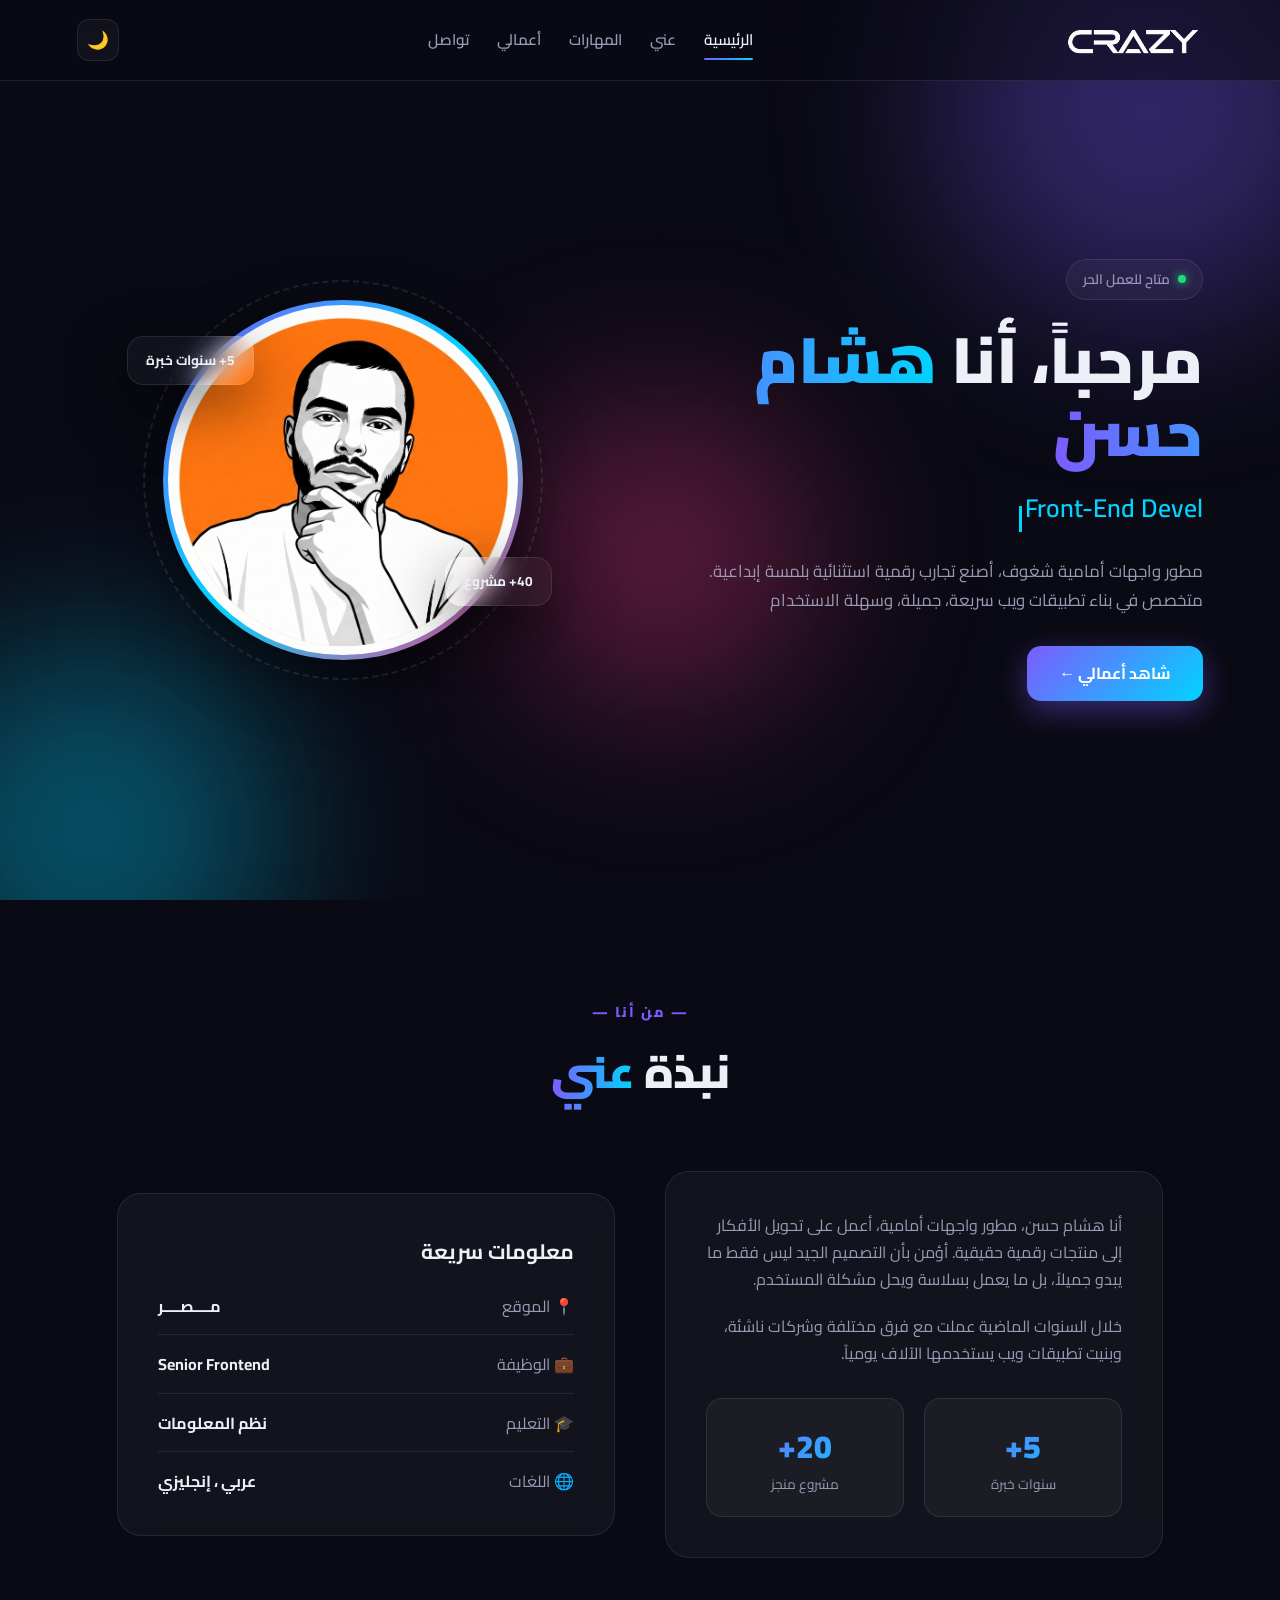
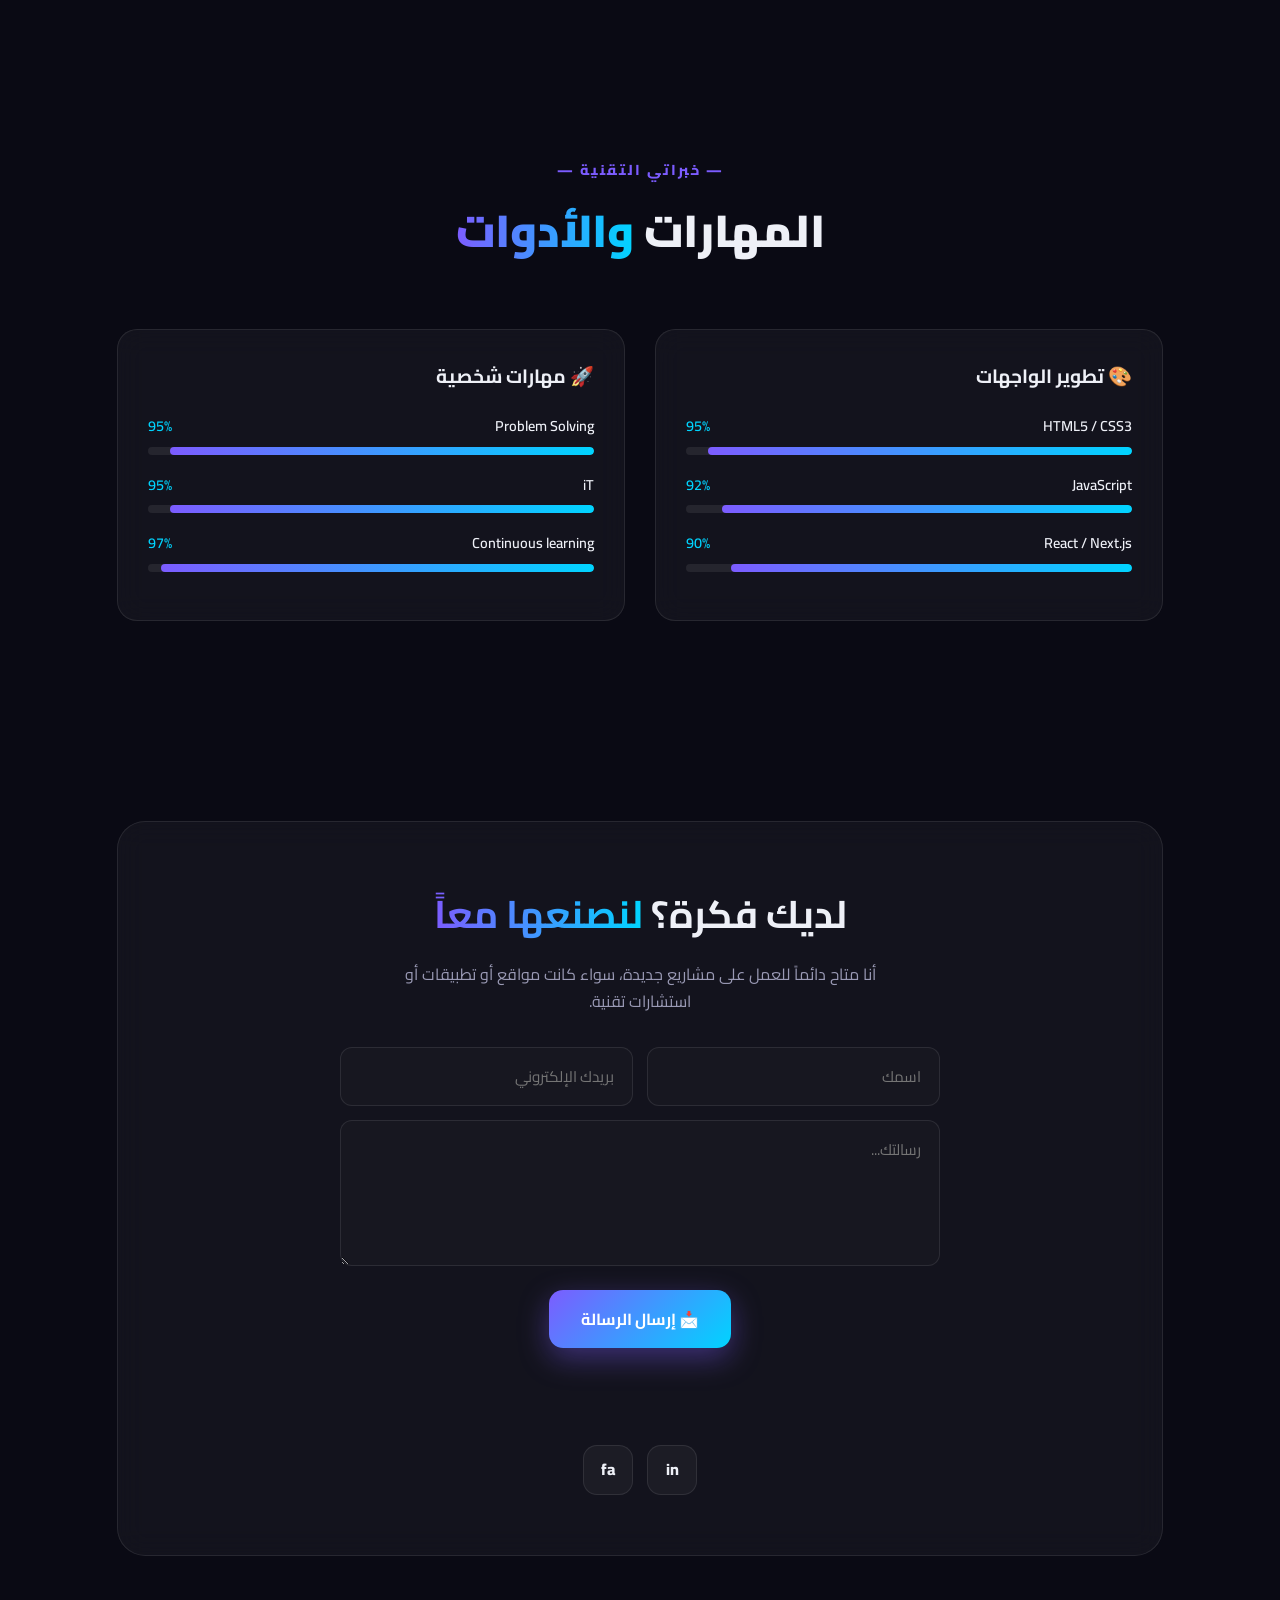
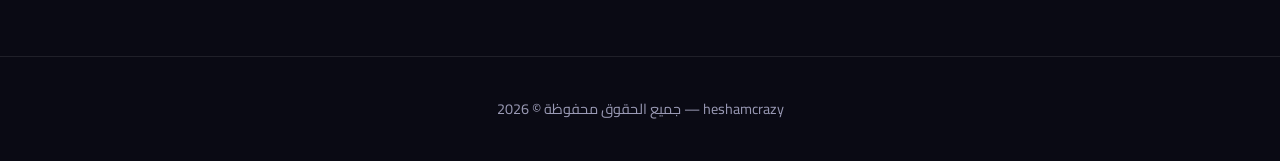
==== commit 3e5a5a75: "Update index.html" ====
--- a/index.html
+++ b/index.html
@@ -5,6 +5,12 @@
   <meta charset="UTF-8">
   <meta name="viewport" content="width=device-width, initial-scale=1.0">
   <title>هشام حسن | مطور واجهات</title>
+
+    <!-- الأيقونة اللي بتظهر في التاب -->
+  <link rel="icon" type="image/png" href="images/favicon.svg">
+
+  <!-- أيقونة الآيفون (لو حد ضاف الموقع للشاشة الرئيسية) -->
+  <link rel="apple-touch-icon" href="images/favicon.svg">
 
   <link rel="preconnect" href="https://fonts.googleapis.com">
   <link href="https://fonts.googleapis.com/css2?family=Cairo:wght@300;400;600;700;900&display=swap" rel="stylesheet">
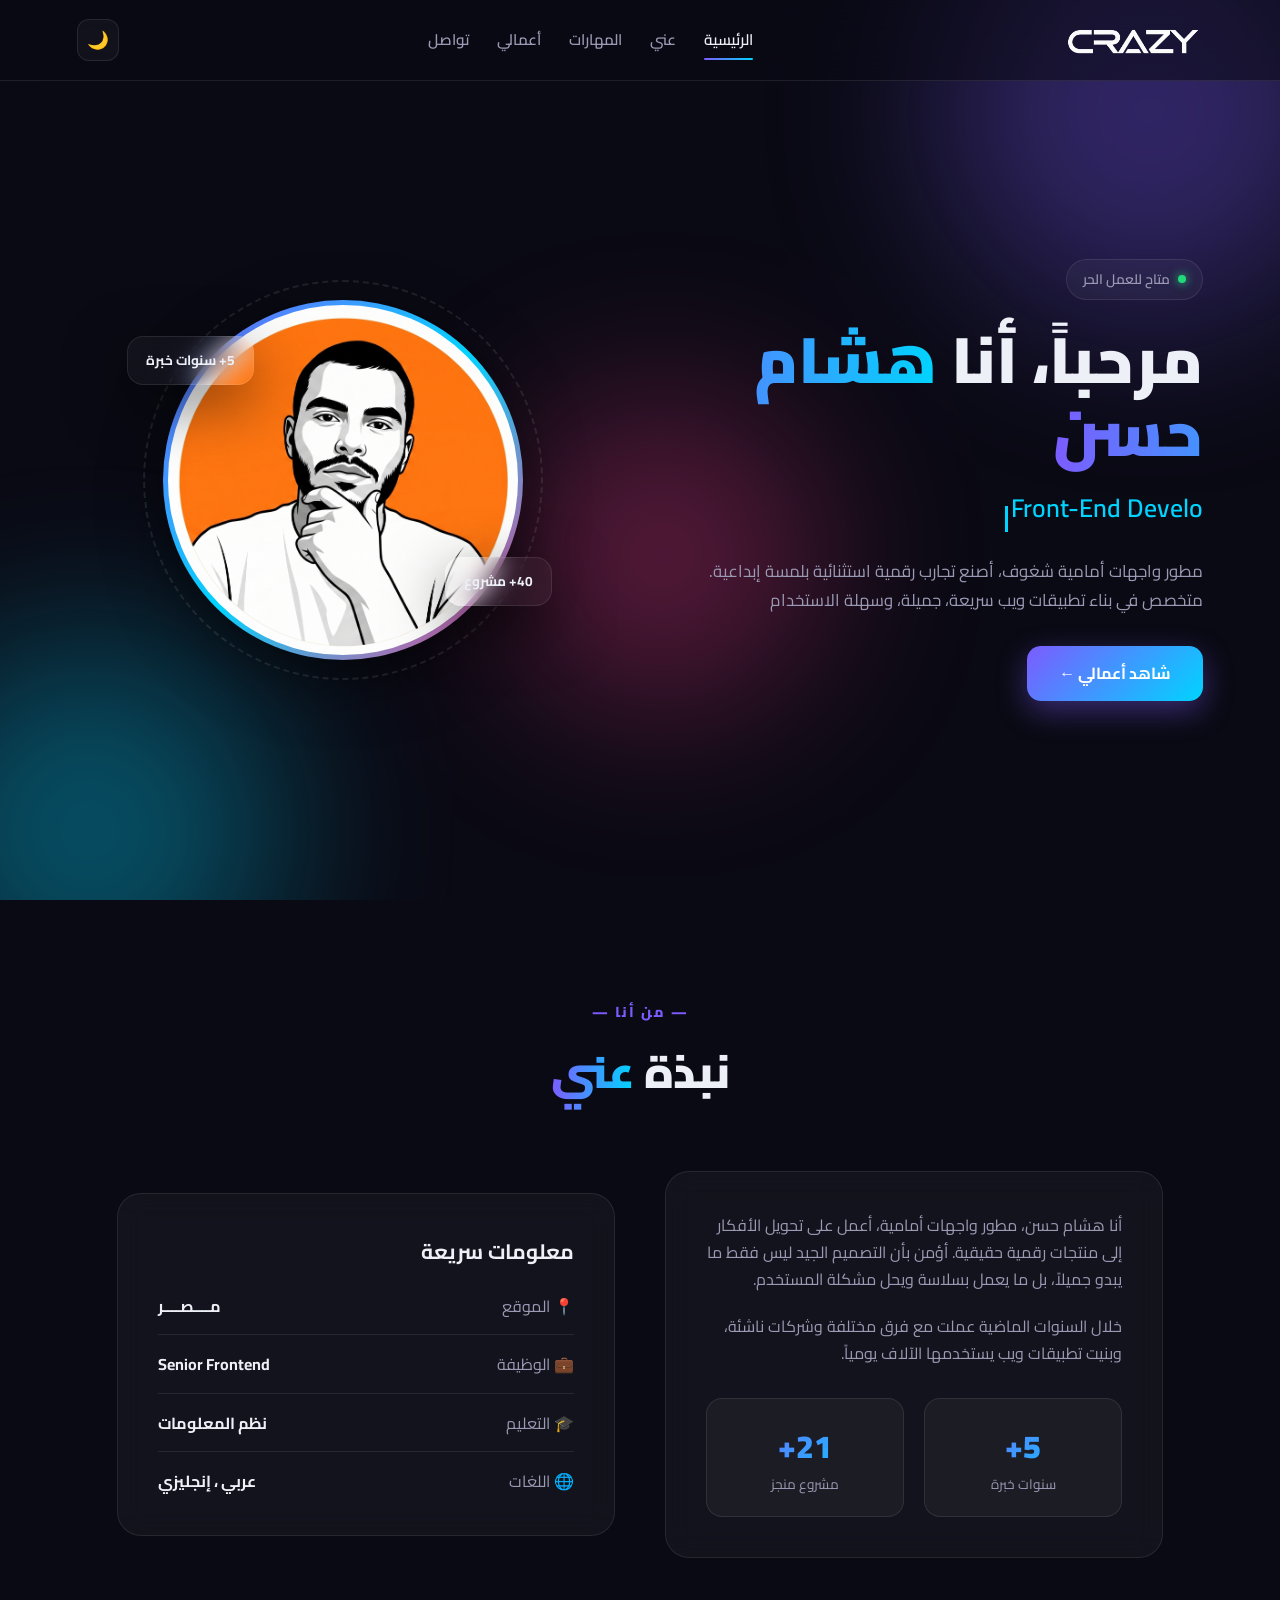
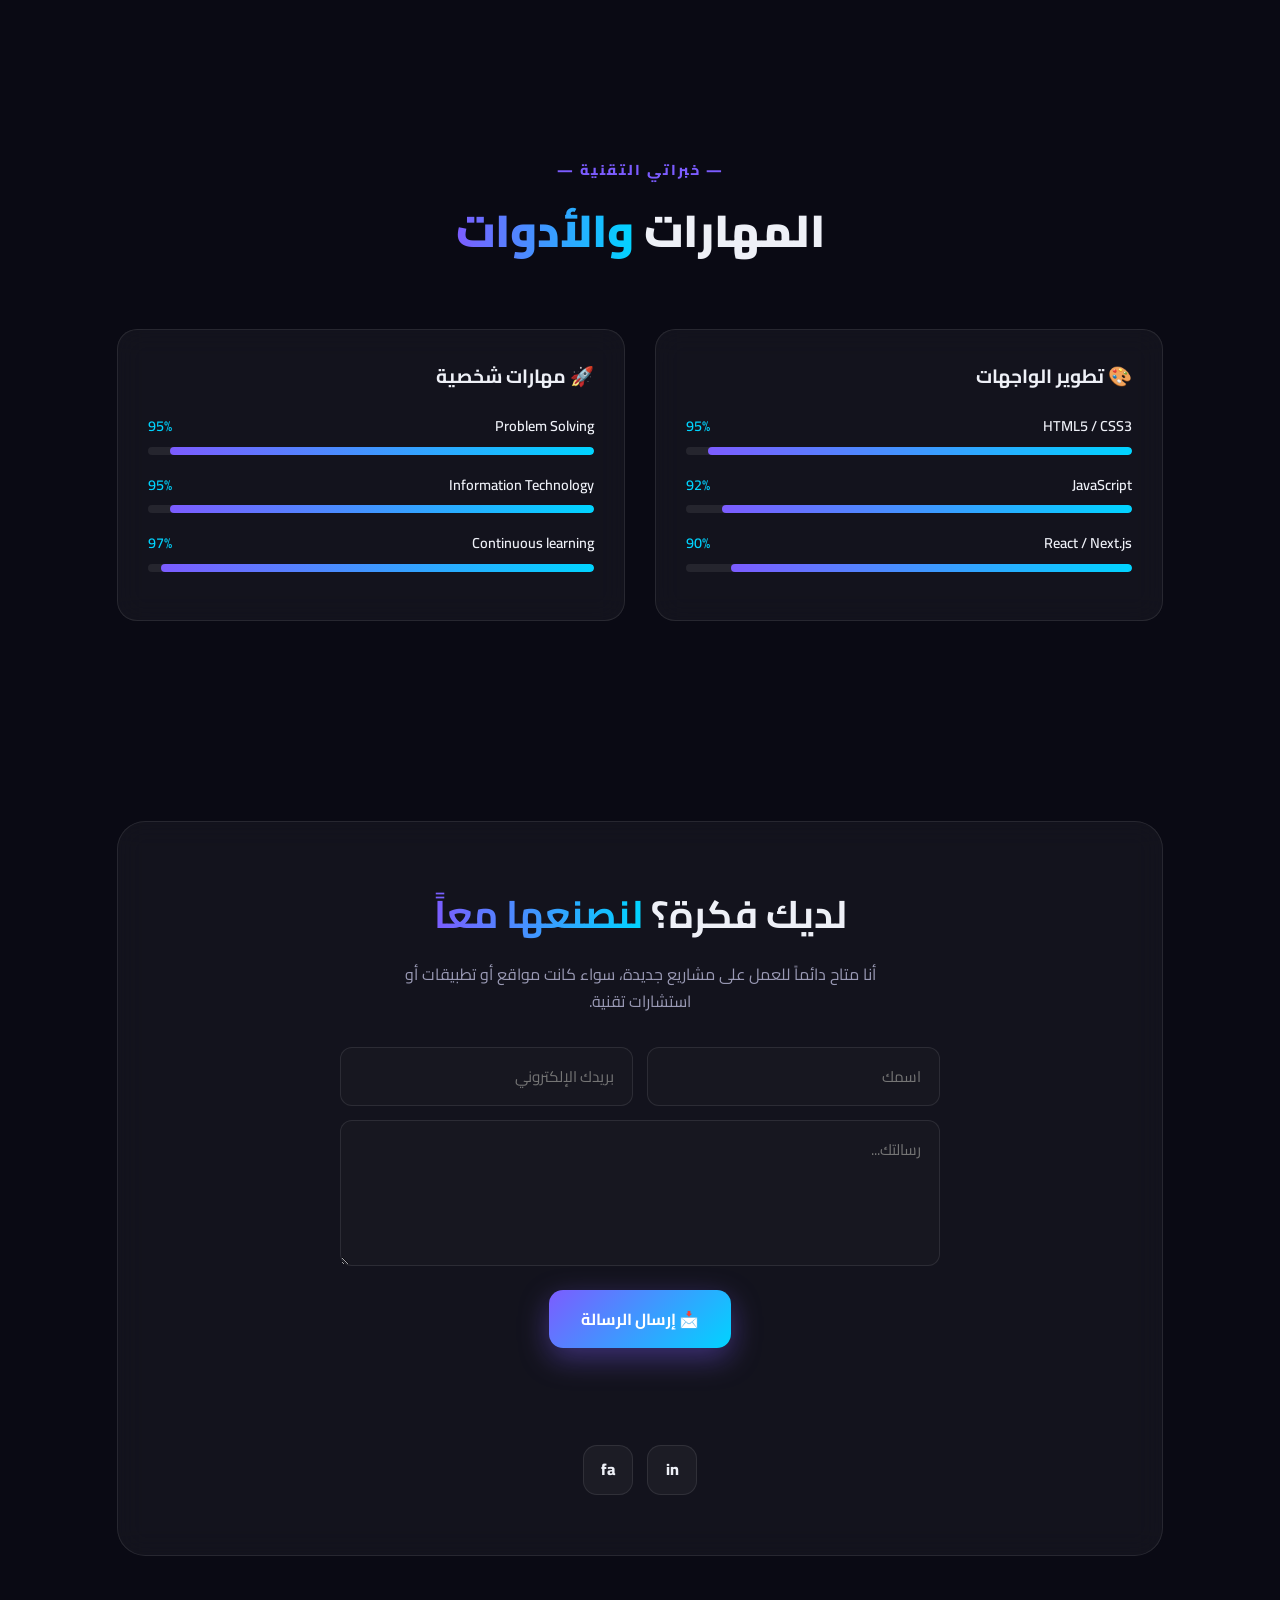
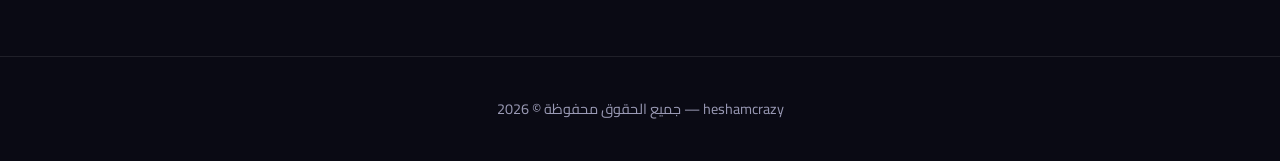
==== commit f51c4289: "Update index.html" ====
--- a/index.html
+++ b/index.html
@@ -160,7 +160,7 @@
           <div class="bar"><span data-w="95"></span></div>
         </div>
         <div class="skill-item">
-          <div class="skill-top"><span>iT</span><span class="pct">95%</span></div>
+          <div class="skill-top"><span>Information Technology</span><span class="pct">95%</span></div>
           <div class="bar"><span data-w="95"></span></div>
         </div>
         <div class="skill-item">
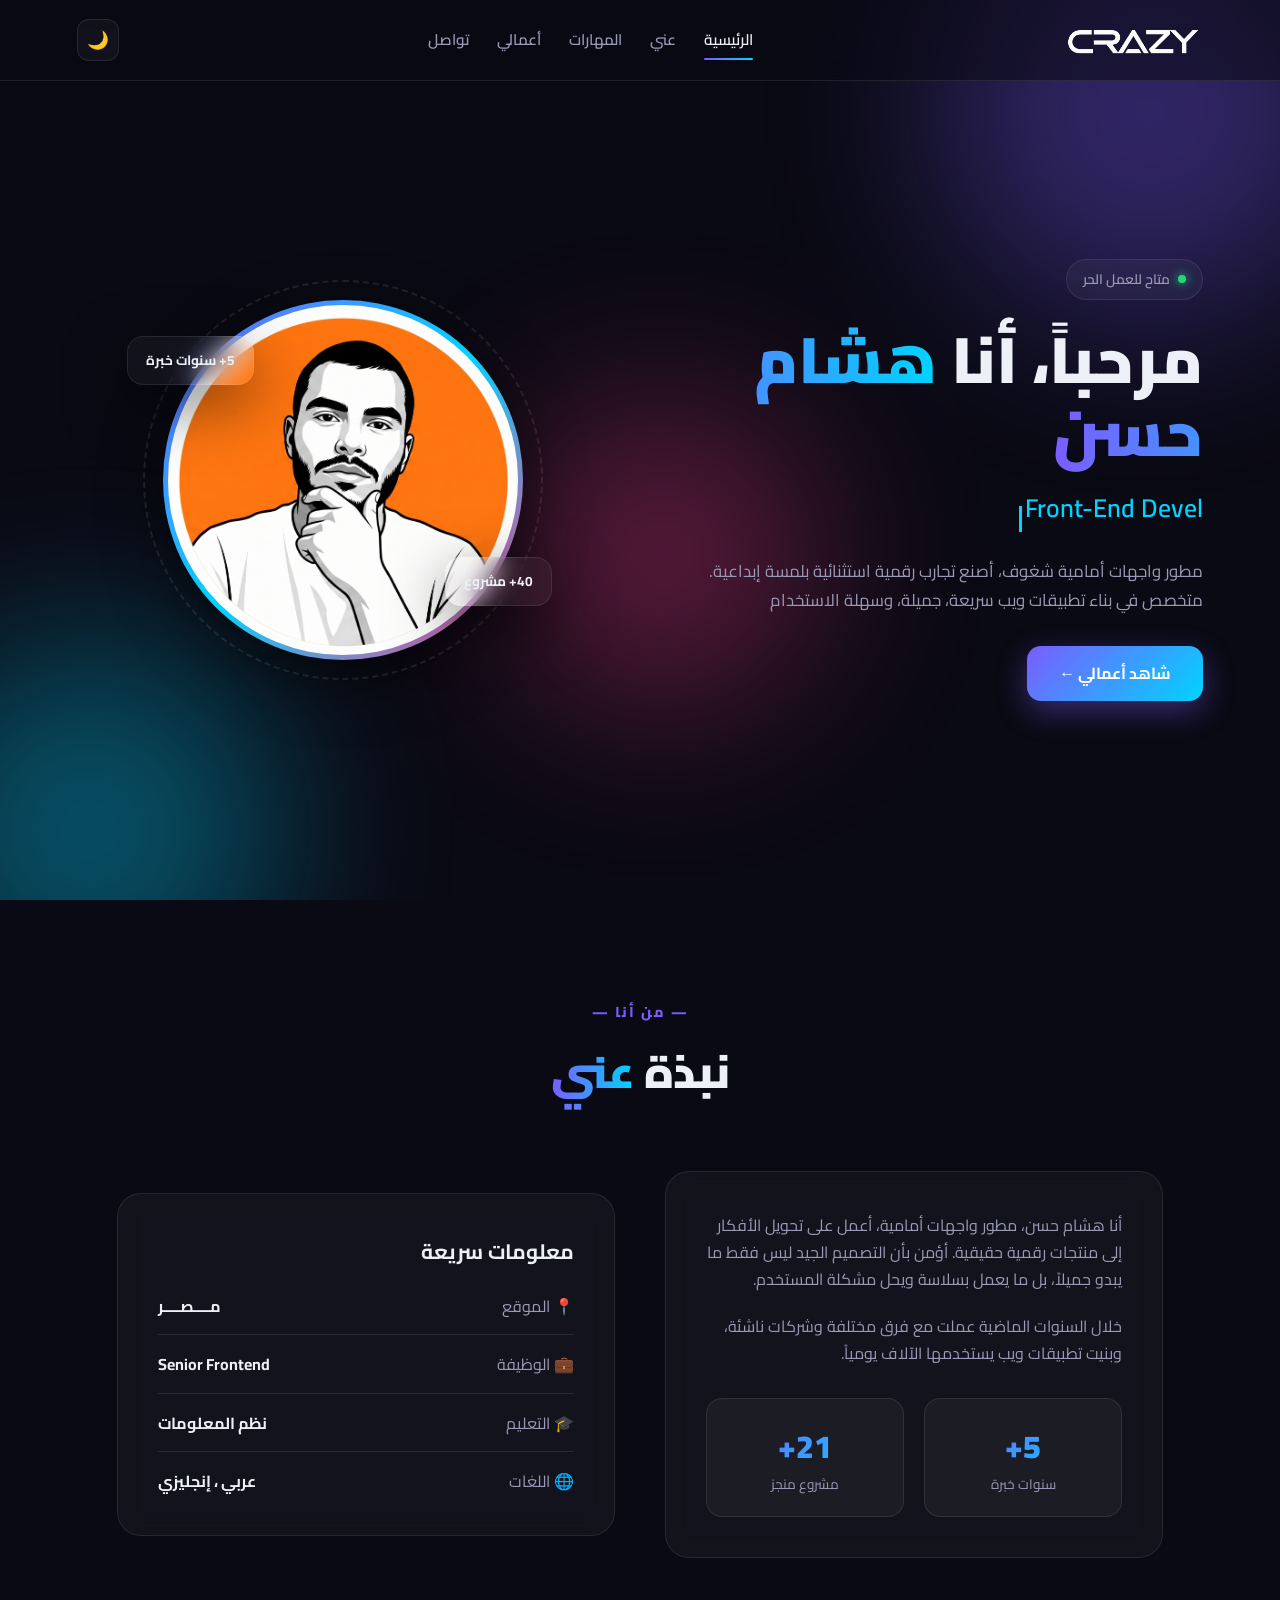
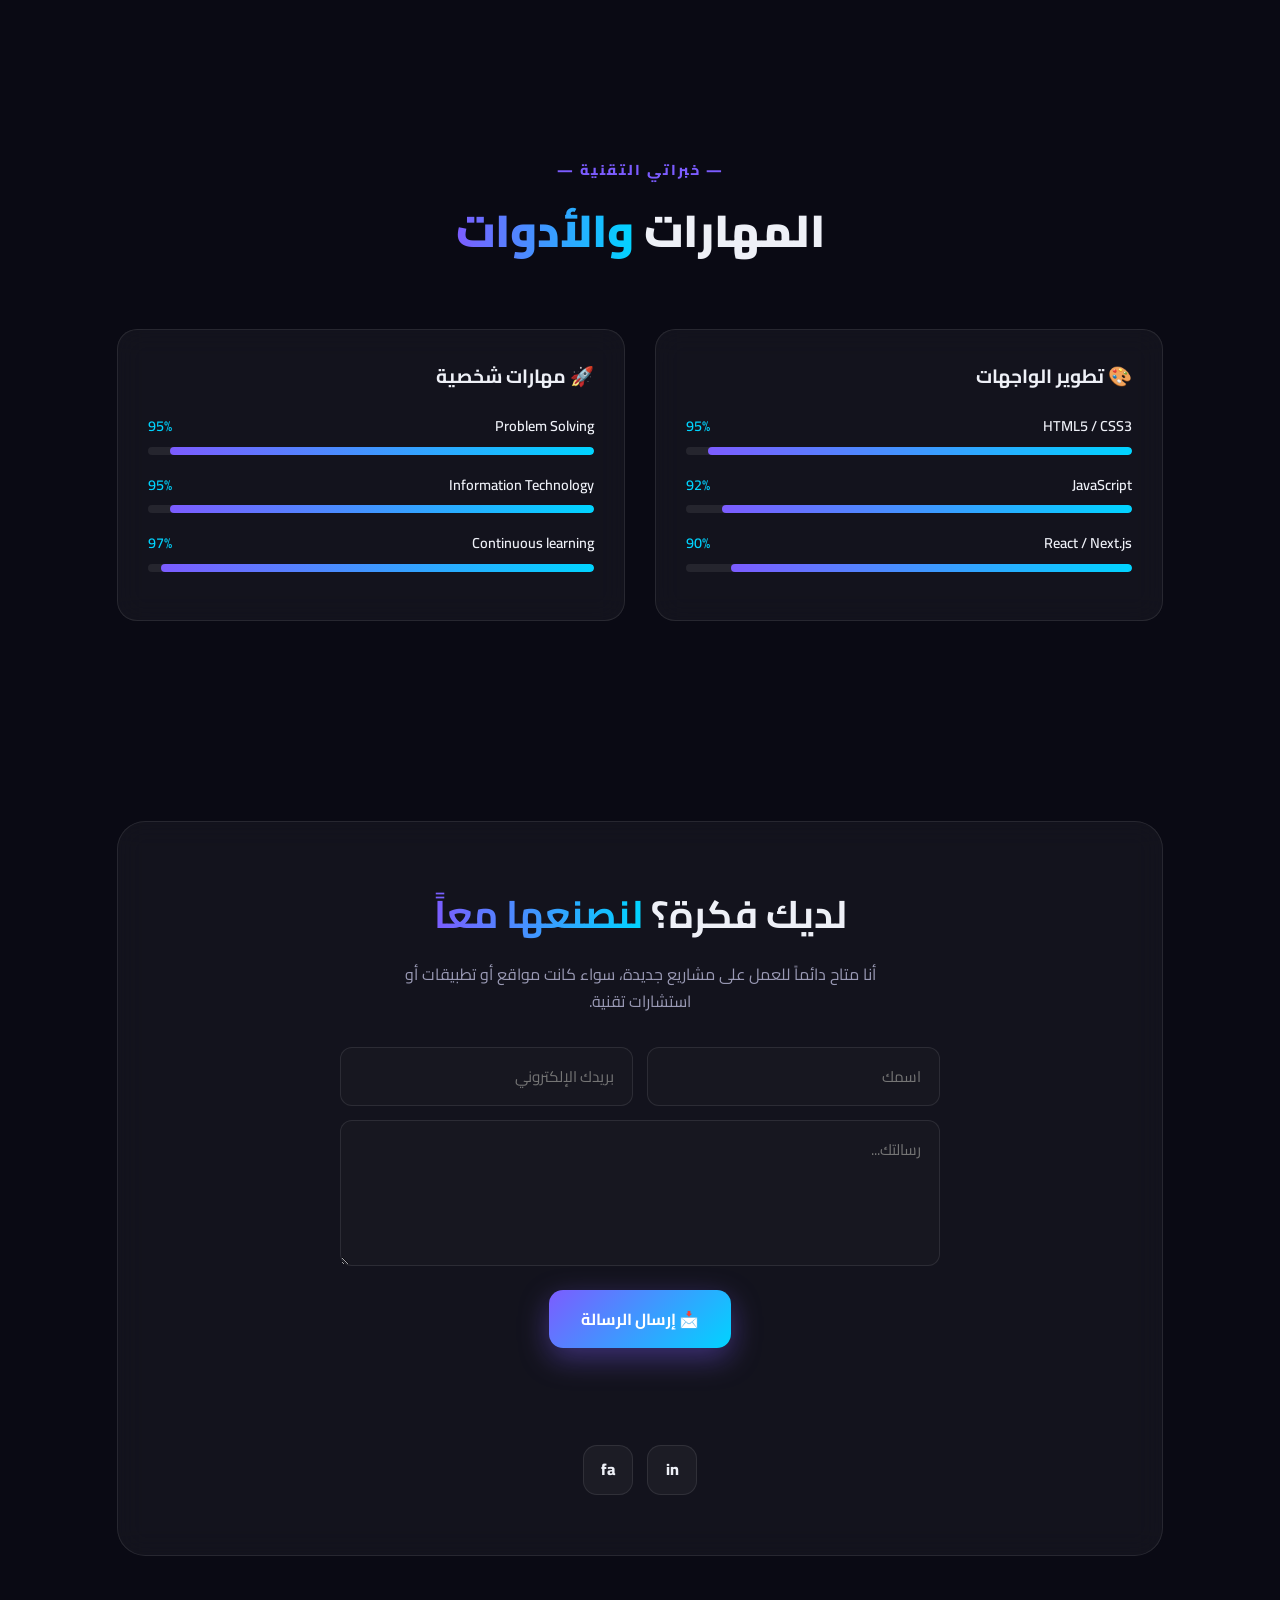
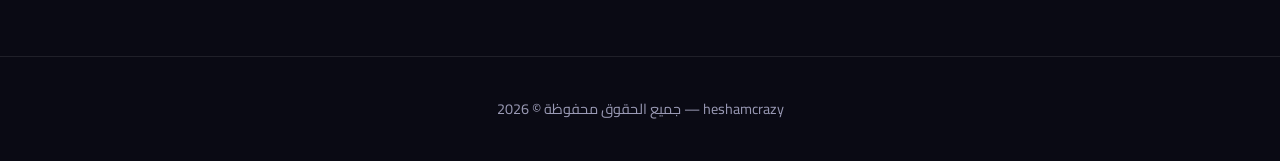
==== commit eee9a658: "Update index.html" ====
--- a/index.html
+++ b/index.html
@@ -4,7 +4,7 @@
 <head>
   <meta charset="UTF-8">
   <meta name="viewport" content="width=device-width, initial-scale=1.0">
-  <title>هشام حسن | مطور واجهات</title>
+  <title>HesHam Hassan</title>
 
     <!-- الأيقونة اللي بتظهر في التاب -->
   <link rel="icon" type="image/png" href="images/favicon.svg">
